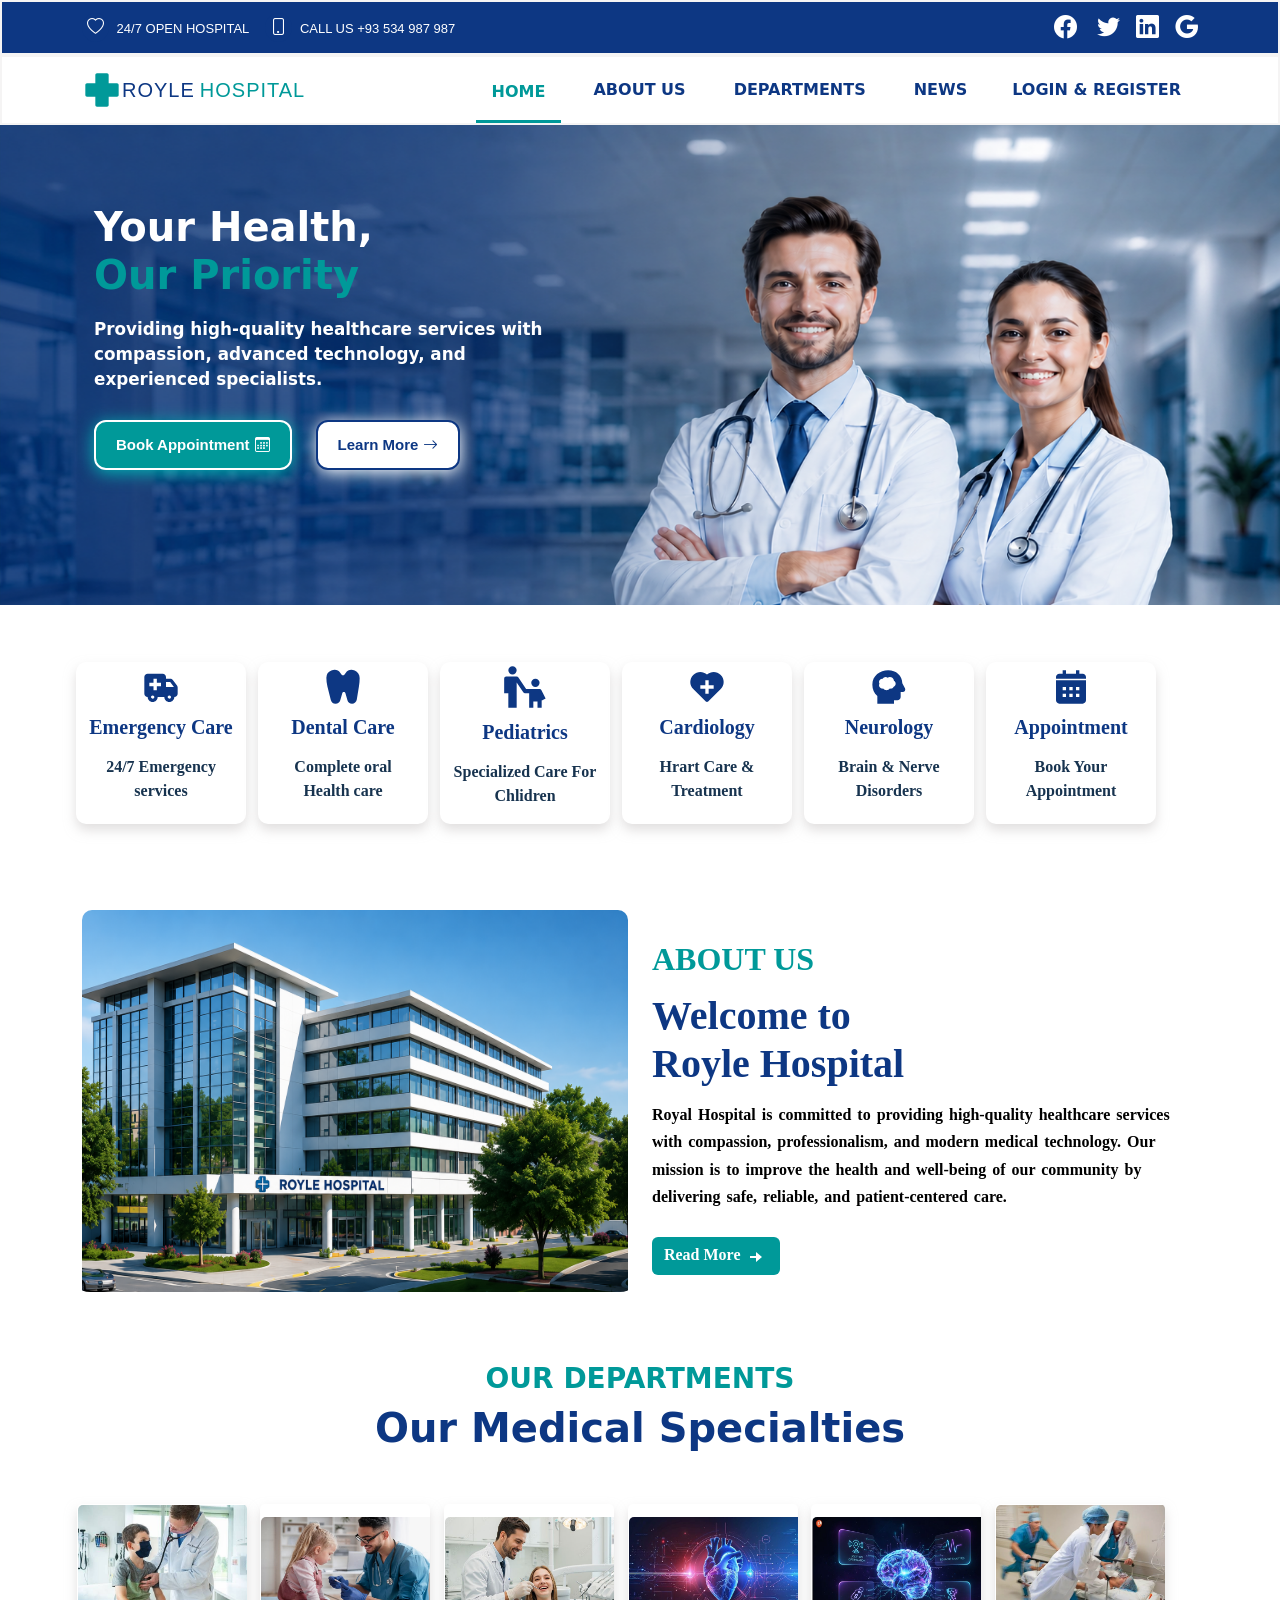
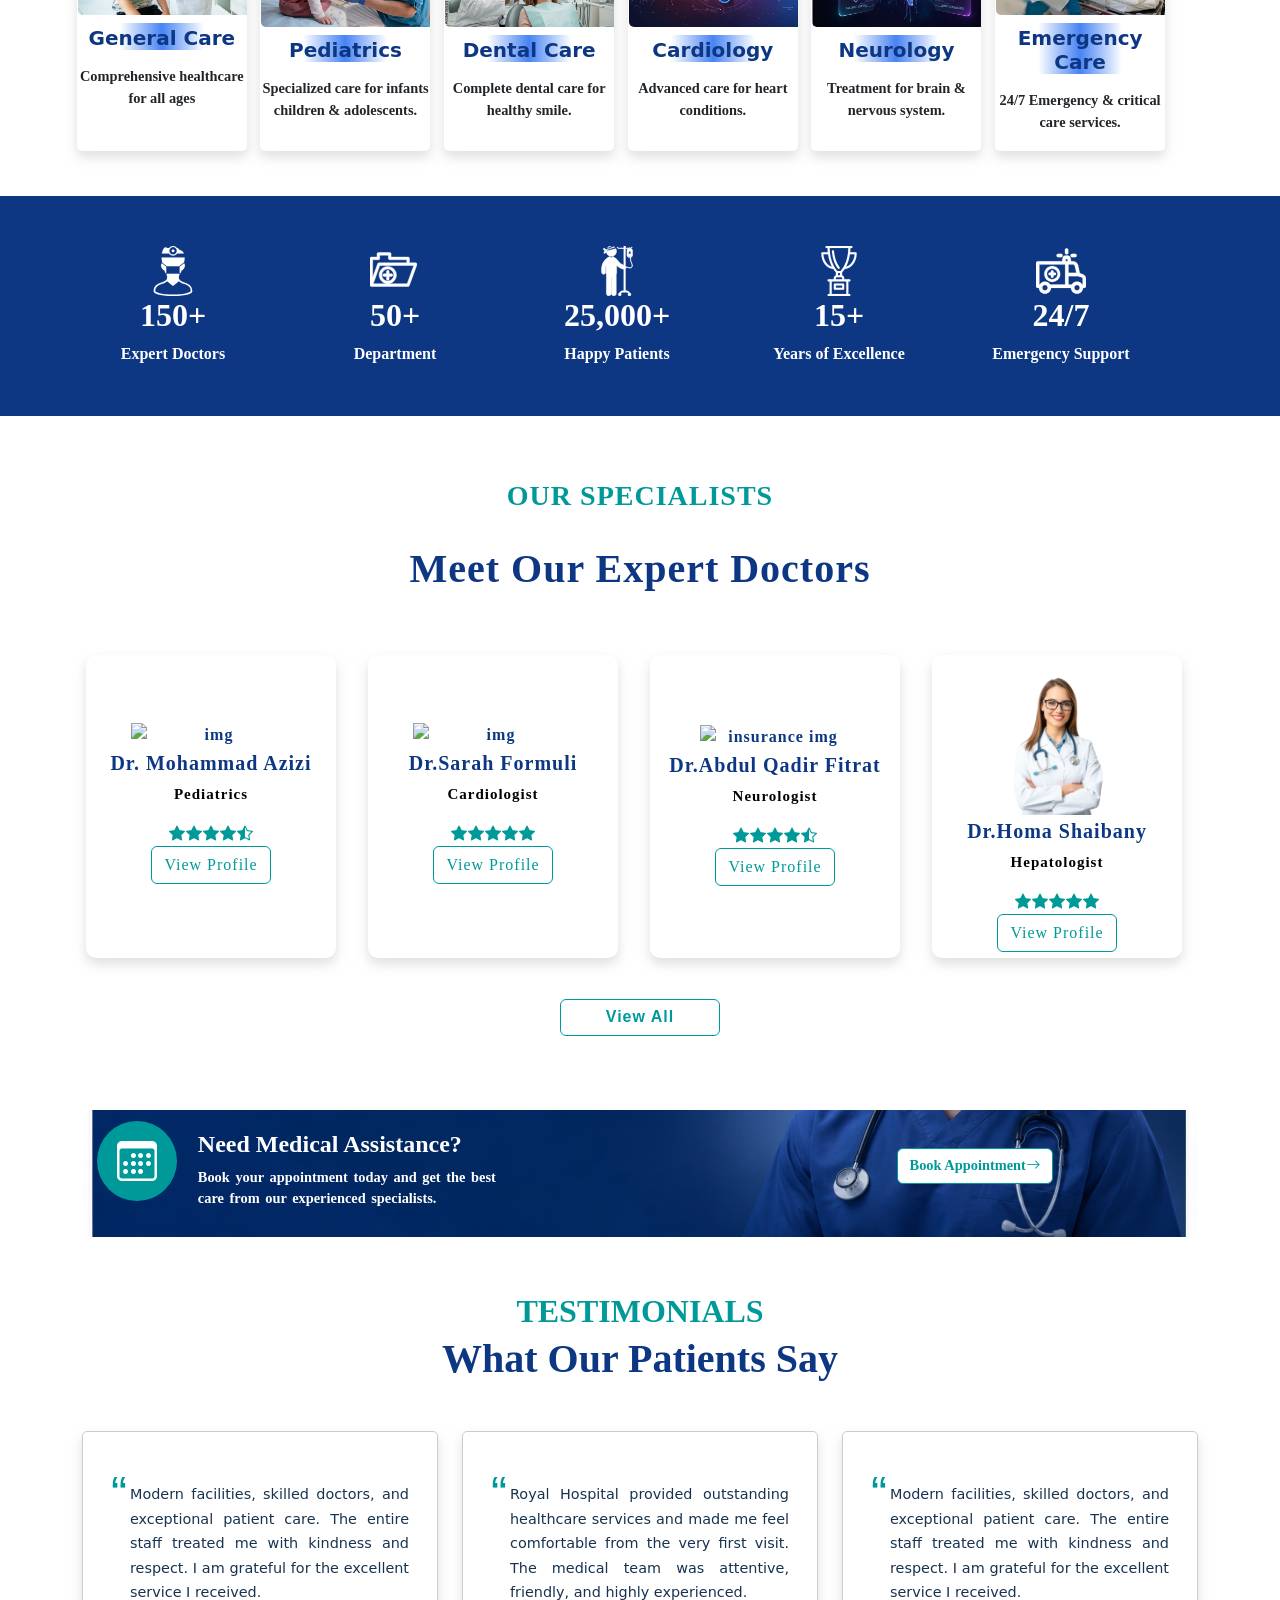
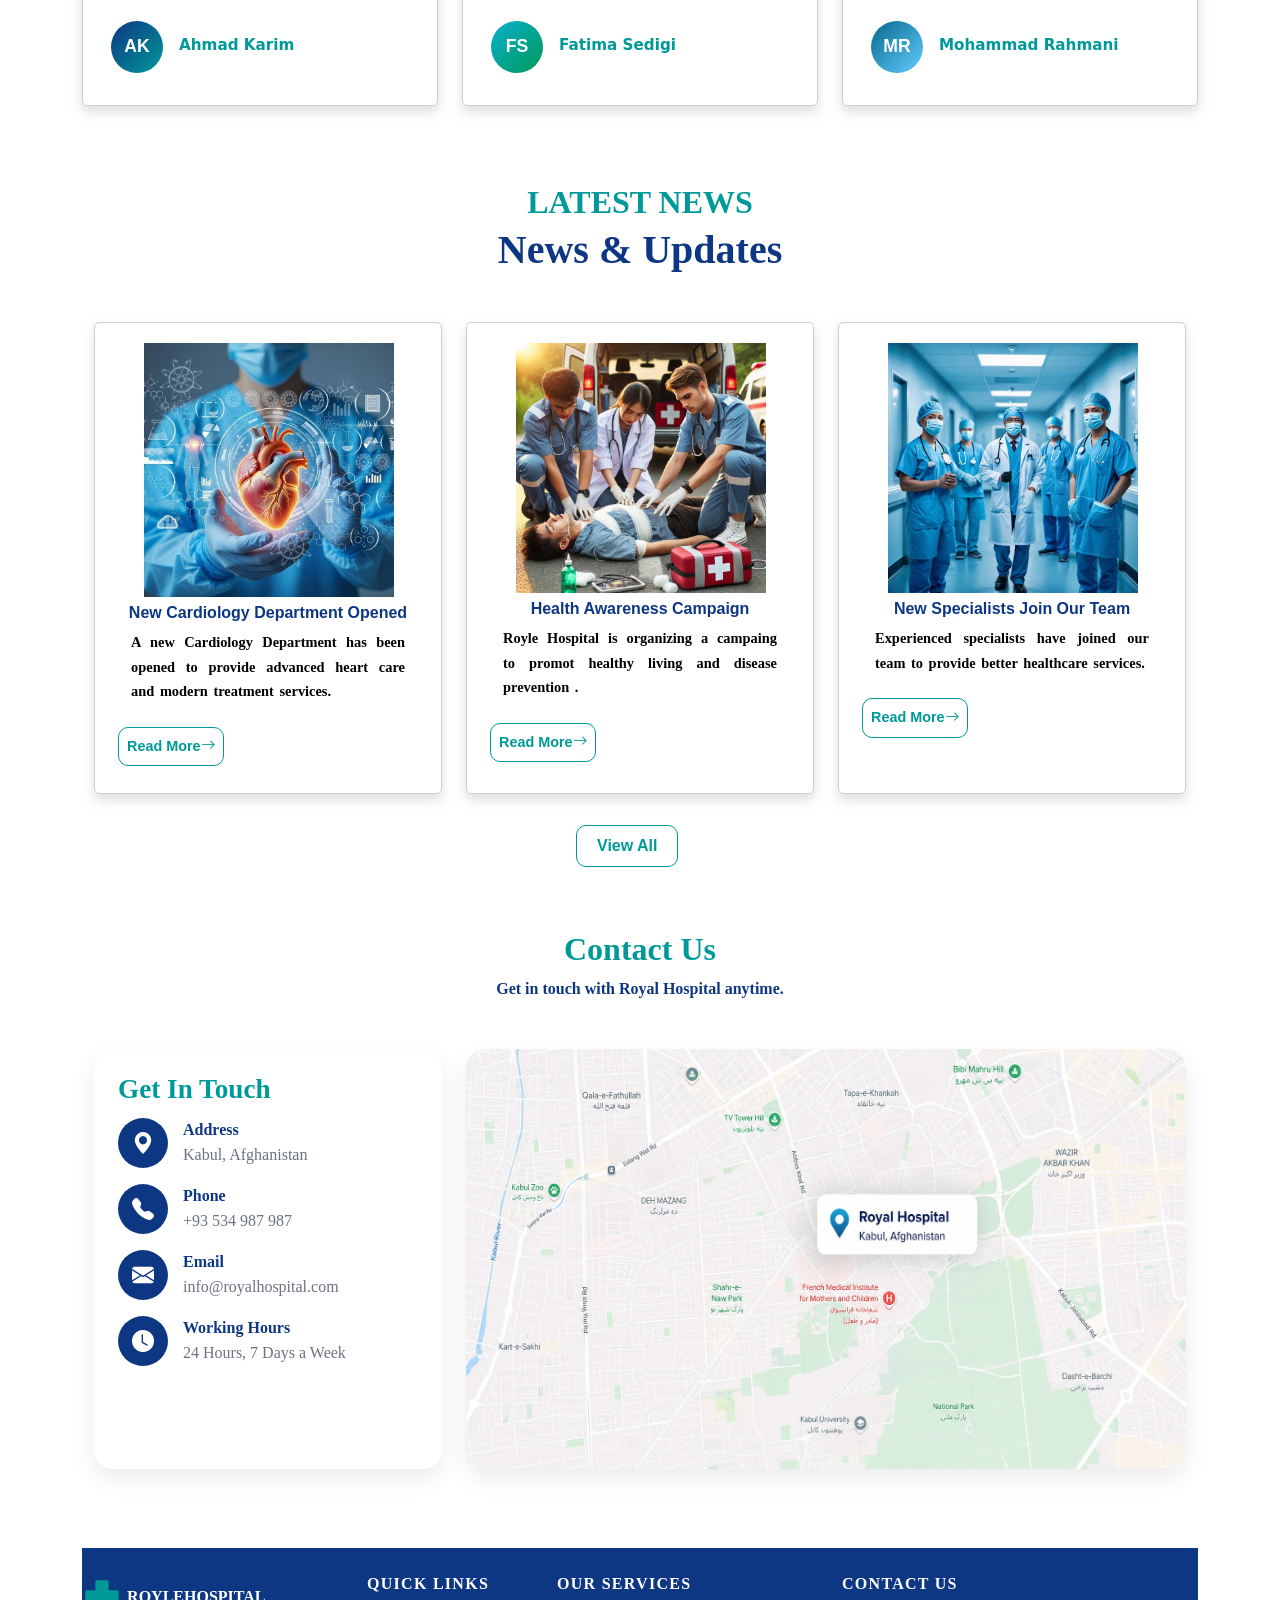
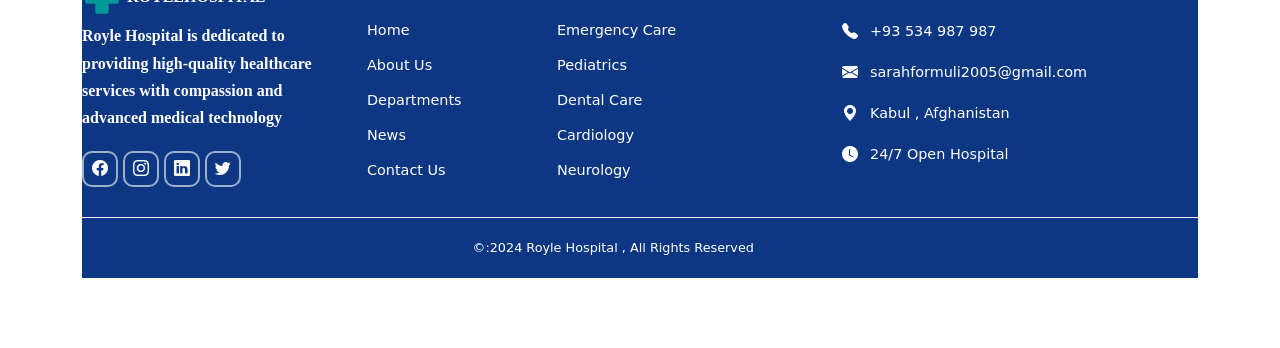
==== index.html @ 826415e0 "Refactor code structure for improved readability and maintainability" ====
<!doctype html>
<html lang="en">

<head>
  <meta charset="utf-8">
  <meta name="viewport" content="width=device-width, initial-scale=1">
  <title>Royle Hospital</title>
  <link href="css/style.css" rel="stylesheet">
  <link href="css/variables.css" rel="stylesheet"> <!--Bootstrap link-->
  <link href="https://cdn.jsdelivr.net/npm/bootstrap@5.3.8/dist/css/bootstrap.min.css" rel="stylesheet">
  <!--Botstrap icon-->
  <link href="https://cdn.jsdelivr.net/npm/bootstrap-icons@1.11.3/font/bootstrap-icons.css" rel="stylesheet">
  <!--Google font-->
  <link href="https://fonts.googleapis.com/css2?family=Sora:wght@100..800&display=swap" rel="stylesheet">
  <!---fon Awesome-->
  <link href="https://cdnjs.cloudflare.com/ajax/libs/font-awesome/6.5.2/css/all.min.css" rel="stylesheet">
</head>

<body>
  <div id="top-header">
    <div class="container">
      <div class="d-flex flex-wrap align-items-center justify-content-between gap-2"> <!--contact-->
        <div class="d-flex flex-wrap align-items-center gap-3" id="div-a"> <a href="#" id="bts"> <i
              class="bi bi-heart me-1 "></i> 24/7 Open Hospital </a> <a href="tell:+93 534 987 987" id="bts"> <i
              class="bi bi-phone me-1 "></i> CALL US +93 534 987 987 </a> </div> <!--social icon-->
        <div class="top-social d-flex gap-3 "> <a href="#" aria-label="facebook"><i class="bi bi-facebook me-1"></i></a>
          <a href="#" aria-label="twitter"><i class="bi bi-twitter"></i></a> <a href="#" aria-label="linkedin"><i
              class="bi bi-linkedin"></i></a> <a href="#" aria-label="Google"><i class="bi bi-google"></i></a>
        </div>
      </div>
    </div>
  </div> <!-- Start Navbar-->
  <nav class="navbar navbar-expand-lg sticky-top " id="mainnav">
    <div class="container" id="Logo"> <img id="logo-img" src="./img/cursor-cell.svg" Logo" width="40px" height="50px">
      <a href="#" class="navbar-brand">ROYLE<span>HOSPITAL</span></a> <!---Mobile Toggle--> <button
        class="navbar-toggler" type="button" data-bs-toggle="offcanvas" data-bs-target="#navoffcanvas"
        aria-controls="navoffcanvas" id="mobile-toggle"> <i class="bi bi-list icon"></i>
      </button>
      <!---Disktop nav-->
      <div class="collapse navbar-collapse justify-content-end" id="nav">
        <ul class="nav align-items-center gap-3 me-1" id="nav-ul">
          <li class="nav-item "> <a href="#" class="nav-link active nav-a .">HOME</a> </li>
          <li class="nav-item "> <a href="./About Us.html" class="nav-link nav-a">ABOUT US</a> </li>
          <li class="nav-item "> <a href="./Department.html" class="nav-link nav-a ">DEPARTMENTS</a> </li>
          <li class="nav-item"> <a href="#" class="nav-link nav-a ">NEWS</a> </li>
          <li class="nav-item"> <a href="#" class="btn ">LOGIN & REGISTER</a> </li>
        </ul>
      </div>
    </div>
  </nav> <!--mobil menu-->
  <div class="offcanvas offcanvas-end" tabindex="-1" id="navoffcanvas">
    <div class="offcanvas-header" id="navoffcanvas-header">
      <h4>Menu</h4> <button class="btn-close btn-close-white" type="button" data-bs-dismiss="offcanvas"></button>
    </div>
    <div class="offcanvas-body">
      <ul class="navbar-nav">
        <li class="nav-item "> <a href="./index.html" class="nav-link ">HOME</a> </li>
        <li class="nav-item "> <a href="./About Us.html" class="nav-link ">ABOUT US</a> </li>
        <li class="nav-item " id="nav-li"> <a href="./Department.html" class="nav-link ">DEPARTMENTS</a> </li>
        <li class="nav-item"> <a href="NEWS.html" class="nav-link ">NEWS</a> </li>
        <li class="nav-item"> <a href="login&register.html" class="nav-link ">LOGIN & REGISTER</a> </li>
      </ul>
    </div>
  </div> <!--section one-->
  <section id="first-section">
    <div class="container ">
      <div class="row">
        <div class=" col-6 text-align-center g-0 mx-4" id="item">
          <h1>Your Health,<br> <span class="accent">Our Priority</span> </h1>
          <p class="hero-desc">Providing high-quality healthcare services with<br> compassion, advanced technology,
            and<br> experienced specialists.</p>
          <div class="d-flex gap-4 d-flex flex-wrap "> <a href="#" class="btn btn-secandry" id="btn">Book Appointment<i
                class="bi bi-calendar3 fs-6.5"></i></a> <a href="#" class="btn btn-secandry">Learn More<i
                class="bi bi-arrow-right fs-6.5"></i></a>
          </div>
        </div>
      </div>
    </div>
  </section>
  <!--Quick services-->
  <div class="container">
    <div class="row  ">
      <div class="col-lg-2  d-flex flex-column gap-2 justify-content-center card-quick-services" >
        <img src="./icon/ambulance (2).svg" alt="insurance img" width="40" height="auto">
        <h5>Emergency Care</h5>
        <p>24/7 Emergency services</p>
      </div>
      <div class="col-lg-2  d-flex flex-column gap-2 justify-content-center card-quick-services"> <img
          src="./icon/tooth (7).svg" alt="insurance img" width="40" height="auto">
        <h5>Dental Care</h5>
        <p>Complete oral Health care</p>
      </div>
      <div class="col-lg-2  d-flex flex-column gap-2 justify-content-center card-quick-services"> <img
          src="./icon/parent-child (1).svg" alt="insurance img" width="50" height="auto">
        <h5>Pediatrics</h5>
        <p>Specialized Care For Chlidren</p>
      </div>
      <div class="col-lg-2  d-flex flex-column gap-2 justify-content-center card-quick-services"> <img
          src="./icon/heart-plus (2).svg" alt="insurance img" width="40" height="auto">
        <h5>Cardiology</h5>
        <p>Hrart Care & Treatment</p>
      </div>
      <div class="col-lg-2  d-flex flex-column gap-2 justify-content-center card-quick-services"> <img
          src="./icon/intellect (2).svg" alt="insurance img" width="40" height="auto">
        <h5>Neurology</h5>
        <p>Brain & Nerve Disorders</p>
      </div>
      <div class="col-lg-2  d-flex flex-column gap-2 justify-content-center card-quick-services"> <img
          src="./icon/calendar-alt (3).svg" alt="insurance img" width="40" height="auto">
        <h5>Appointment</h5>
        <p>Book Your Appointment</p>
      </div>
    </div>
  </div> <!--section two-->
  <div class="container">
    <div class="row my-5 d-flex flex-wrap">
      <div class="col-lg-6 div-left"> <img src="./img/hospital.png" alt="hospital img" width="500px" height="300px"
          style="border-radius: 10px; margin-top: 7%; "> </div>
      <div class="col-6 div-right ">
        <h4>ABOUT US</h4>
        <h1>Welcome to <br>Royle Hospital</h1>
        <p>Royal Hospital is committed to providing high-quality healthcare services with compassion, professionalism,
          and modern medical technology. Our mission is to improve the health and well-being of our community by
          delivering safe, reliable, and patient-centered care.</p> <a href="#" class="btn" id="btn-first-section">Read
          More <svg xmlns="http://www.w3.org/2000/svg" width="24" height="24" fill="#fff" viewBox="0 0 24 24">
            <!--Boxicons v3.0.8 https://boxicons.com | License https://docs.boxicons.com/free-->
            <path d="M6 13h6v4l6-5-6-5v4H6z"></path>
          </svg></a>
      </div>
    </div>
  </div> <!--section three-->
  <div class="container">
    <div class="row">
      <h3 id="h3">OUR DEPARTMENTS</h3>
      <h1 id="h1">Our Medical Specialties</h1>
      <div class="col-lg-2  d-flex flex-column gap-2 justify-content-cente card-section-three"> <a href="#">
          <img src="./img/1aa8652025c0b047781b2a6498cc94c9.jpg" alt="insurance img" width="160" height="90"> </a>
        <h5>General Care</h5>
        <p>Comprehensive healthcare for all ages</p>
      </div>
      <div class="col-lg-2  d-flex flex-column gap-2 justify-content-center card-section-three"> <a href="#">
          <img src="./img/pediatrics.jpg" alt="insurance img" width="160" height="90px"> </a>
        <h5>Pediatrics</h5>
        <p>Specialized care for infants children & adolescents.</p>
      </div>
      <div class="col-lg-2  d-flex flex-column gap-2 justify-content-center card-section-three"> <a href="#">
          <img src="./img/dental.jpg" alt="insurance img"> </a>
        <h5>Dental Care</h5>
        <p>Complete dental care for healthy smile.</p>
      </div>
      <div class="col-lg-2  d-flex flex-column gap-2 justify-content-center card-section-three"> <a href="#">
          <img src="./img/cardiology.jpg" alt="insurance img"> </a>
        <h5>Cardiology</h5>
        <p>Advanced care for heart conditions.</p>
      </div>
      <div class="col-lg-2  d-flex flex-column gap-2 justify-content-center card-section-three"> <a href="#" rel="neurology">
          <img src="./img/neurology.jpg" alt="insurance img"> </a>
        <h5>Neurology</h5>
        <p>Treatment for brain & nervous system.</p>
      </div>
      <div class="col-lg-2  d-flex flex-column gap-2 justify-content-center card-section-three"> <a href="#">
          <img src="./img/emergency.jpg" alt="insurance img"> </a>
        <h5>Emergency Care</h5>
        <p>24/7 Emergency & critical care services.</p>
      </div>
    </div>
  </div>
   <!--statistics section-->
  <section id="statistics">
    <div class="container">
      <div class="row g-4 d-flex flex-wrap">
        <div class="col-lg-2 col-md-3 col-sm-4 col-4 stat mx-3">
          <div class="stats-icon"> 
            <img src="./icon/doctor-svgrepo-com.svg" alt="icon" width="50px">
            <h4 >150+</h4>
            <span>Expert Doctors</span>
          </div>
        </div>
        <div class="col-lg-2 col-md-3 col-sm-4 col-4 stat mx-3">
          <div class="stats-icon"> <img src="./icon/clinic-history-folder-with-plus-sign-svgrepo-com.svg" alt="icon"
              width="50px" style="padding-right: 3px; padding-bottom: 3px;">
            <h4>50+</h4> 
            <span >Department</span>
          </div>
        </div>
        <div class="col-lg-2 col-md-3 col-sm-4 col-4 stat mx-3">
          <div class="stats-icon"> 
            <img src="./icon/patient-with-injured-bandaged-head-standing-with-saline-via-intravenous-line-svgrepo-com.svg"
              alt="icon" width="50px">
            <h4>25,000+</h4>
            <span>Happy Patients</span>
          </div>
        </div>
        <div class="col-lg-2 col-md-3 col-sm-4 col-4 stat mx-3">
          <div class="stats-icon"> <img src="./icon/trophy-award-svgrepo-com.svg" alt="icon" width="50px">
            <h4>15+</h4>
             <span>Years of Excellence</span>
          </div>
        </div>
        <div class="col-lg-2 col-md-3 col-sm-4 col-4 stat mx-3">
          <div class="stats-icon">
             <img src="./icon/ambulance-svgrepo-com (1).svg" alt="icon" width="50px" height="auto">
            <h4>24/7</h4> 
            <span>Emergency Support</span>
          </div>
        </div>
      </div>
    </div>
  </section> 
  <!--section four-->
  <section id="doctors">
    <div class="container">
      <div class="row g-4">
        <h3 id="title">OUR SPECIALISTS</h3>
        <h1 id="header">Meet Our Expert Doctors</h1>
        <div class="col-md-4  d-flex flex-column  justify-content-center mx-3 div-doctor"> <img src="./img/pngman.png"
            alt="img" width="160" height="auto">
          <h5>Dr. Mohammad Azizi</h5>
          <p>Pediatrics</p>
          <div id="star"> <i class="bi bi-star-fill"></i> <i class="bi bi-star-fill"></i> <i
              class="bi bi-star-fill"></i> <i class="bi bi-star-fill"></i> <i class="bi bi-star-half"></i> </div> <a
            href="#">
            <div class="btn">View Profile</div>
          </a>
        </div>
        <div class="col-md-4  d-flex flex-column gap-0 justify-content-center mx-3 div-doctor"> <img
            src="./img/pngdoctor.png" alt=" img" width="160" height="auto">
          <h5>Dr.Sarah Formuli</h5>
          <p>Cardiologist</p>
          <div id="star"> <i class="bi bi-star-fill"></i> <i class="bi bi-star-fill"></i> <i
              class="bi bi-star-fill"></i> <i class="bi bi-star-fill"></i> <i class="bi bi-star-fill"></i> </div> <a
            href="#">
            <div class="btn">View Profile</div>
          </a>
        </div>
        <div class=" col-md-4  d-flex flex-column justify-content-center align-item-center mx-3 div-doctor">
          <img src="./img/man.png" alt="insurance img" width="150" height="auto" id="img-doctor">
          <h5>Dr.Abdul Qadir Fitrat</h5>
          <p>Neurologist</p>
          <div id="star"> <i class="bi bi-star-fill"></i> <i class="bi bi-star-fill"></i> <i
              class="bi bi-star-fill"></i> <i class="bi bi-star-fill"></i> <i class="bi bi-star-half"></i> </div> <a
            href="#">
            <div class="btn">View Profile</div>
          </a>
        </div>
        <div class=" col-md-4  d-flex flex-column gap-0 justify-content-center mx-3 div-doctor"> <img
            src="./img/pngdoctor1.png" alt="insurance img" width="160" height="auto">
          <h5>Dr.Homa Shaibany</h5>
          <p>Hepatologist</p>
          <div id="star"> <i class="bi bi-star-fill"></i> <i class="bi bi-star-fill"></i> <i
              class="bi bi-star-fill"></i> <i class="bi bi-star-fill"></i> <i class="bi bi-star-fill"></i> </div> <a
            href="#">
            <div class="btn">View Profile</div>
          </a>
        </div> <a href="#" id="btn">
          <div class="btn">View All</div>
        </a>
      </div>
    </div>
  </section> 
  <!--section five-->
  <div class="container">
    <div class="row ">
      <div class="col-lg-12 col-md-12  col-12 g-4 ">
        <div class=" d-flex flex-wrap flex-row  appointment">
          <div id="icon"> <i class="bi bi-calendar3 fs-6.5" style="font-size: 40px;"> </i></div>
          <div class="text-section-four">
            <h2 id="appoint-title">Need Medical Assistance?</h2>
            <p  class="d-none d-md-block"id="p-aapoint">Book your appointment today and get the best<br> care from our experienced specialists.
            </p>
          </div> <a href="#" id="btn-appoint"> 
            <div class="btn g-1">Book Appointment<i class=" bi bi-arrow-right fs-6.5"></i></div>
          </a>
        </div>
      </div>
    </div>
  </div> 
  <!--section six-->
  <section id="testimonials">
    <div class="container">
      <div class="text-center mb-5">
        <div class="section-tag">TESTIMONIALS</div>
        <h1>What Our Patients Say</h1>
      </div>
      <div class="row g-4">
        <div class="col-md-4">
          <div class="testimonials-card">
            <p class="t-review">Modern facilities, skilled doctors, and exceptional patient care. The entire staff
              treated me with kindness and respect. I am grateful for the excellent service I received.</p>
            <div class="d-flex align-items-center gap-3">
              <div class="t-avatar" style="background: linear-gradient(135deg,#0d3783,#009999);"> AK </div>
              <div>
                <div class="t-nam">Ahmad Karim</div>
              </div>
            </div>
          </div>
        </div>
        <div class="col-md-4">
          <div class="testimonials-card">
            <p class="t-review">Royal Hospital provided outstanding healthcare services and made me feel comfortable
              from the very first visit. The medical team was attentive, friendly, and highly experienced.</p>
            <div class="d-flex align-items-center gap-3">
              <div class="t-avatar" style="background: linear-gradient(135deg,#07b0ce,#009959);"> FS </div>
              <div>
                <div class="t-nam">Fatima Sedigi</div>
              </div>
            </div>
          </div>
        </div>
        <div class="col-md-4">
          <div class="testimonials-card">
            <p class="t-review">Modern facilities, skilled doctors, and exceptional patient care. The entire staff
              treated me with kindness and respect. I am grateful for the excellent service I received.</p>
            <div class="d-flex align-items-center gap-3">
              <div class="t-avatar" style="background: linear-gradient(135deg,#07688E,#63CCFF);"> MR </div>
              <div>
                <div class="t-nam"> Mohammad Rahmani</div>
              </div>
            </div>
          </div>
        </div>
      </div> 
      <!--section seven-->
      <section id="latest-news">
        <div class="container">
          <div class="text-center mb-5">
            <div class="section-tag">LATEST NEWS</div>
            <h1>News & Updates</h1>
          </div>
          <div class="row g-4">
            <div class="col-md-4 d-flex">
              <div class="latest-card "> <img src="./img/heart-department.jpg" alt="" width="250px" height="auto"
                  style="margin-left: 12%;">
                <div class="div-left-news ">
                  <h3>New Cardiology Department Opened</h3>
                  <p class="t-letal">A new Cardiology Department has been opened to provide advanced heart care and
                    modern treatment services.</p>
                  <div class="btn"> <a href="#">Read More<i class="bi bi-arrow-right fs-7"></i></a> </div>
                </div>
              </div>
            </div>
            <div class="col-md-4 d-flex">
              <div class="latest-card ">
                <div class="div-right-news"> <img src="./img/99 (1).jpg" alt="" width="250px" height="auto"
                    style="margin-left: 12%;"> </div>
                <div class="div-left-news ">
                  <h3>Health Awareness Campaign</h3>
                  <p class="t-letal">Royle Hospital is organizing a campaing to promot healthy living and disease
                    prevention .</p>
                  <div class="btn"> <a href="#">Read More<i class="bi bi-arrow-right fs-7"></i></a> </div>
                </div>
              </div>
            </div>
            <div class="col-md-4 d-flex">
              <div class="latest-card">
                <div class="div-right-news"> <img src="./img/our.jpg" alt="" width="250px" height="auto"
                    style="margin-left: 12%;"> </div>
                <div class="div-left-news">
                  <h3>New Specialists Join Our Team</h3>
                  <p class="t-letal">Experienced specialists have joined our team to provide better healthcare services.
                  </p>
                  <div class="btn"> <a href="#">Read More<i class="bi bi-arrow-right fs-7"></i></a> </div>
                </div>
              </div>
            </div>
            <div class="btn col-2" id="button"> <a href="#">View All</a> </div>
          </div>
        </div>
      </section>
       <!--section location-->
      <section id="contact" class="py-5">
        <div class="container">
          <div class="text-center mb-5">
            <h2>Contact Us</h2>
            <p>Get in touch with Royal Hospital anytime.</p>
          </div>
          <div class="row g-4"> <!-- Contact Information -->
            <div class="col-lg-4">
              <div class="contact-card p-4 h-100">
                <h4>Get In Touch</h4>
                <div class="contact-item mb-3"> <i class="bi bi-geo-alt-fill"></i>
                  <div>
                    <h6>Address</h6>
                    <p>Kabul, Afghanistan</p>
                  </div>
                </div>
                <div class="contact-item mb-3"> <i class="bi bi-telephone-fill"></i>
                  <div>
                    <h6>Phone</h6>
                    <p>+93 534 987 987</p>
                  </div>
                </div>
                <div class="contact-item mb-3"> <i class="bi bi-envelope-fill"></i>
                  <div>
                    <h6>Email</h6>
                    <p>info@royalhospital.com</p>
                  </div>
                </div>
                <div class="contact-item"> <i class="bi bi-clock-fill"></i>
                  <div>
                    <h6>Working Hours</h6>
                    <p>24 Hours, 7 Days a Week</p>
                  </div>
                </div>
              </div>
            </div> <!-- Google Map -->
            <div class="col-lg-8">
              <div class="map-card h-100"> <img src="./img/location.png" alt="location img" width="100%" height="100%"
                  style="border:0;"> </div>
            </div>
          </div>
        </div>
      </section>
      <!---FOOTER-->
      <footer id="footer">
        <div class="row g-4">
          <!--col1-->
          <div class="col-lg-3 col-md-6">
            <div class="footer-logo">
              <img id="logo-img" src="./img/cursor-cell.svg" Logo" width="40px" height="50px">
              <a href="#" class="navbar-brand"
                style="color: var( --color-two); font-size: 1rem;font-weight: 800;font-family: Cambria, Cochin, Georgia, Times, 'Times New Roman', serif;">ROYLE<span>HOSPITAL</span></a>
            </div>
            <p class="footer-p"> Royle Hospital is dedicated to providing high-quality healthcare services with
              compassion and advanced medical technology </p>
            <div class="footer-social"> <a href="#" aria-label="Facebook"><i class="bi bi-facebook"></i></a> <a href="#"
                aria-label="Instagram"><i class="bi bi-instagram"></i></a> <a href="#" aria-label="Linkedin"><i
                  class="bi bi-linkedin"></i></a> <a href="#" aria-label="Twitter"><i class="bi bi-twitter"></i></a>
            </div>
          </div>
          <!--col2 Quick Links-->
          <div class="col-lg-2 col-md-6 col-sm-6">
            <div class="footer-heading">Quick Links</div>
            <ul class="footer-link">
              <li><a href="#">Home</a></li>
              <li><a href="#">About Us</a></li>
              <li><a href="#">Departments</a></li>
              <li><a href="#">News</a></li>
              <li><a href="#">Contact Us</a></li>
            </ul>
          </div>
          <!--col3-->
          <div class="col-lg-3 col-md-6 col-sm-6">
            <div class="footer-heading">Our Services</div>
            <ul class="footer-link">
              <li><a href="#">Emergency Care</a></li>
              <li><a href="#">Pediatrics</a></li>
              <li><a href="#">Dental Care</a></li>
              <li><a href="#">Cardiology</a></li>
              <li><a href="#">Neurology</a></li>
            </ul>
          </div>
          <!--col4-->
          <div class="col-lg-4 col-md-6">
            <div class="footer-heading">Contact Us</div>
            <div class="footer-item"> <i class="bi bi-telephone-fill"></i> <span>+93 534 987 987</span> </div>
            <div class="footer-item"> <i class="bi bi-envelope-fill"></i> <span>sarahformuli2005@gmail.com</span>
            </div>
            <div class="footer-item"> <i class="bi bi-geo-alt-fill"></i> <span>Kabul , Afghanistan</span> </div>
            <div class="footer-item"> <i class="bi bi-clock-fill"></i> <span>24/7 Open Hospital</span> </div>
          </div>

          <!--bottom footer-->
          <div class="footer-bottom d-flex flex-wrap align-items-center justify-content-between gap-2">
            <p>&copy:2024 <a href="#"> Royle Hospital</a> , All Rights Reserved</p>
          </div>
        </div>

      </footer>
</body>
<script src="https://cdn.jsdelivr.net/npm/bootstrap@5.3.8/dist/js/bootstrap.bundle.min.js"></script>

</html>
---- css/style.css ----
*,
*::after,
*::before {
  box-sizing: border-box;
  margin: 0;
  padding: 0;
}

body {
  font-family: "sora" sans-serif;
  background: #fff;
  color: #000;
  font-size: 17px;
  line-height: 1.5;
  margin: 0;

}

h1,
h2,
h3,
h4,
h5,
h6 {
  font-family: "sora" sans-serif;
  font-weight: 600;
}
a {
  text-decoration: none;
  color: inherit;
}

#top-header {
  font-family: "Gill Sans", "Gill Sans MT", Calibri, "Trebuchet MS", sans-serif;
  font-size: 13px;
  padding-top: 8px;
  padding-bottom: 8px;
  background: var(--primary);
  border: 2px solid var(--color-five);
  align-items: center;
  text-transform: uppercase;
}

#top-header,
#div-a,
#bts {
  text-decoration: none;
  color: var(--color-two);
}
#top-header #bts:hover {
  transform: translatey(-5px);
}
#top-header #bts i {
  background: var(--primary);
  padding: 5px;
  border-radius: 50%;
  color: var(--color-two);
  font-size: 17px;
}
#top-header #bts i:hover {
  background: var(--primary-one);
}
.top-social {
  font-size: 23px;
}
.top-social i {
  color: var(--color-two);
}
.top-social i:hover {
  color: var(--primary-one);
}
.top-social a:hover {
  transform: translatey(-5px);
}
#mobile-toggle i {
  font-size: 2rem;
  color: var(--primary);
}
#mobile-toggle i:hover {
  color: var(--color);
}
#mainnav {
  border-bottom: 2px solid var(-- --color-five) !important;
  background: var(--color-two);
  border: 2px solid var(--color-five);
  margin: 0px;
  background-size: cover;
}
#mainnav #Logo .navbar-brand {
  font-family: "Franklin Gothic Medium", "Arial Narrow", Arial, sans-serif;
  font-size: 20px;
  letter-spacing: 1px;
  color: var(--primary);
  word-spacing: 5px;
}
#mainnav #Logo .navbar-brand span {
  padding-left: 5px;
  color: var(--primary-one);
}

#mainnav #nav #nav-ul .nav-item .nav-a {
  color: var(--primary) !important;
  text-align: center;
  font-weight: 700;
  border-radius: 5px;
}
#mainnav #nav #nav-ul .nav-item .nav-a:hover {
  transition: 4s;
  color: var(--primary-one) !important;
  transform: translateY(-3px);
  border-radius: 10px;
}


#mainnav #nav #nav-ul .nav-item  .active{
color: var(--primary-one) !important;
  padding-bottom: 4px;
  position: relative;


}
#mainnav #nav #nav-ul .nav-item  .active::after {
  content: "";
  position: absolute;
  left: 0;
  bottom: -15px;
  width: 100%;
  height: 3px;
  background: var(--primary-one);
}
#mainnav #nav #nav-ul .nav-item .btn {
  color: var(--primary);
  text-align: center;
  font-weight: 700;
}
#mainnav #nav #nav-ul .nav-item .btn:hover {
  transition: 4s;
  color: var(--primary-one);
  color: var(--primary) !important;
  border: 1px solid var(--primary-one);
}

.btn-close {
  font-size: 20px;
}
#navoffcanvas #navoffcanvas-header {
  background: var(--primary);
  color: var(--primary-one);
}
.offcanvas-body li {
  font-weight: 700;
  font-family: "Segoe UI", Tahoma, Geneva, Verdana, sans-serif;
  border-bottom: 2px solid var(--primary) !important;
}
section {
  padding: 50px 0;
}
/*section one*/
#first-section {
  background: url(../img/background-img.png);
  background-size: cover;
  background-repeat: no-repeat;
  height: 480px;
  max-height: 550px;
  display: flex;
}
.container.row #item {
  text-align: center;
  font-family: Cambria, Cochin, Georgia, Times, "Times New Roman", serif;
  width: 500px;
  height: auto;
  font-size: 2rem;
  font-weight: 800;
  line-height: 1, 15;
  letter-spacing: 1rem;
  gap: 1px;
  
  
  
}
.container .row #item h1 {
  color: var(--color-two);
  font-weight: 800;
  margin-top: 5%!important;
}
.container .row #item h1 .accent {
  color: var(--primary-one);
  font-weight: 800;
}
.container .row #item .hero-desc {
  text-align: justify;
  padding-top: 10px;
  font-weight: 600;
  color: var(--color-two);
  font-style: inherit;
  margin-top: 0.5%;
  font-size: 1.05rem;
  margin-bottom: 10px;

  line-height: 1.5;
}

.container .row #item #btn {
   background: var(--primary-one);
  margin-top: 3%;
  font-family: "Segoe UI", Tahoma, Geneva, Verdana, sans-serif;
  font-weight: 700;
  font-size: 15px;
  padding: 12px 20px;
  border-radius: 12px;
  border: 2px solid var(--color-two);
  color: var(--color-two);
  text-align: center;
  justify-content: center;
  transition: all var(--transition);
  display: inline-flex;
  gap: 5px;
  align-items: center;
  box-shadow: 0 3px 17px var(   --box-sh);
}

.container .row #item #btn:hover {
  background: var(--color-two) !important;
  color: var(--primary-one) !important;
  transform: translateY(-2px) !important;
  box-shadow: 0 3px 17px var(--button-text) !important ;
  border: 2px solid var(--primary-one) !important;
}

.container .row #item .btn-secandry{
  background: var(--color-two);
  margin-top: 3%;
  font-family: "Segoe UI", Tahoma, Geneva, Verdana, sans-serif;
  font-weight: 700;
  font-size: 15px;
  padding: 12px 20px;
  border-radius: 12px;
  border: 2px solid var(--primary);
  color: var(--primary);
  text-align: center;
  justify-content: center;
  transition: all var(--transition);
  display: inline-flex;
  gap: 5px;
  align-items: center;
  box-shadow: 0 3px 17px var(--button-text);
}

.container .row #item .btn-secandry:hover {
  background: var(--primary);
  color: var(--color-two);
  transform: translateY(-2px)!important;
  box-shadow: 0 3px 17px var(--primary);
  border: 2px solid var(--color-two);
}
/*Quick services*/
.container .row .card-quick-services {
  background: var(--color-two);
  width: 100%;
  max-width: 170px;
  height: auto;
  align-items: center;
  text-align: center;
  box-shadow: var(--card-shadow);
  border-radius: 10px;
  justify-content: center;
  margin-top: 5%;
}
.container .row .card-quick-services{
  margin-left: 6px;
  margin-right: 6px;
}
.container .row .card-quick-services h5{
  font-family: Cambria, Cochin, Georgia, Times, "Times New Roman", serif;
  font-weight: 800;
  color: var(--primary) !important;
}
.container .row .card-quick-services p{
  font-family: Cambria, Cochin, Georgia, Times, "Times New Roman", serif;
  font-weight: 800;
  color: var(--color-ten);
}
/*section two*/.container .row .div-left{
    overflow:hidden;
    border-radius:20px;
    min-height:420px;
}

.div-left img{
    width:100%;
    height:100%;
}

.container .row .div-right {
  margin-top: 6%;
  background: var(--color-two);
  min-width: 400px;
}

.container .row .div-right h4 {
  color: var(--primary-one);
  font-family: Cambria, Cochin, Georgia, Times, "Times New Roman", serif;
  font-weight: 800;
  font-style: inherit;
  padding-bottom: 1%;
  font-size: 2rem;
}
.container .row .div-right h1 {
  color: var(--primary);
  font-family: Cambria, Cochin, Georgia, Times, "Times New Roman", serif;
  font-weight: 800;
  font-style: inherit;
  padding-bottom: 1%;
  font-size: 2.5rem;
}
.container .row .div-right p{
  color: var(--color-three);
  line-height: 1.7;
  font-family: Cambria, Cochin, Georgia, Times, 'Times New Roman', serif;
  font-size: 1rem;
  font-weight: 700;
  word-spacing: 2px;
}
.container .row .div-right .btn {
  color: var(--color-two);
  font-family: Cambria, Cochin, Georgia, Times, "Times New Roman", serif;
  font-weight: 800;
  font-style: inherit;
  background: var(--primary-one);
  padding: 1% 2%;
  margin-top: 2%;
}
.container .row .div-right .btn:hover {
  background: var(--primary);
  transform: translateY(-5px);
}
/*section three*/
.container .row #h3 {
  color: var(--primary-one);
  text-align: center;
  font-weight: 700;
  margin-top: 2%;
}
.container .row #h1 {
  color: var(--primary);
  text-align: center;
  font-weight: 700;
  margin-bottom: 4%;
}




.container .row .card-section-three{
  width: 170px;
  margin: 0.6%;
  text-align: center;
  border-radius: 5px;
  box-shadow: var(--card-shadow);
  padding: 1px;
  overflow: hidden;

  
}
.container .row .card-section-three img {
  width: 185px;
  height: 110px;
  border-radius: 5px;
}
.container .row .card-section-three a:focus {
  border: none !important;
  outline: none;
}
.container .row .card-section-three h5 {
  color: var(--primary) !important;
  background: linear-gradient(
    to right,
    #fff,
    #fff,
    #1864f0cb,
    #fff,
    #fff
  ) !important;
  padding-top: 3px;
  text-align: center;
  font-weight: 800;
  text-decoration: none;
}
.container .row .card-section-three p{
  font-family: Cambria, Cochin, Georgia, Times, "Times New Roman", serif;
  font-size: 0.9rem;
  font-weight: 700;
  text-decoration: none;
}
.container .row .card-section-three:hover {
  transform: translateY(-7px);
}



/*statistics section*/
#statistics {
  margin-top: 3%;
  background: var(--primary);
  display: flex;
  flex-wrap: wrap;
  text-align: justify;
  font-family: Cambria, Cochin, Georgia, Times, "Times New Roman", serif;
  font-size: 20px;
  font-weight: 700;
  justify-content: center;
  width: 100%;
}

.container .row .stats-icon {
  display: flex;
  flex-direction:column;
  letter-spacing: 0px;
  flex-wrap: wrap;
  color: var(--color-two);
  position: relative;
  width: 150px;
  text-align:center;
  align-items: center;
  height: auto;
 
  
}
.container .row .stats-icon h4{
  color: var(--color-two);
  font-size: 2rem;
  font-weight: 900;
}
.container .row .stats-icon span{
  color: var(--color-two);
  font-size: 1rem;
  font-weight: 800;
}

/*section four*/
#doctors {
  margin-top: 1%;
  font-family: Cambria, Cochin, Georgia, Times, "Times New Roman", serif;
  font-weight: 900;
  text-align: center;
  letter-spacing: 1px;
}
.container .row #title {
  color: var(--primary-one);
  font-weight: 800;
  font-family: Cambria, Cochin, Georgia, Times, "Times New Roman", serif;
}
.container .row #header {
  color: var(--primary);
  font-weight: 800 !important;
  font-family: Cambria, Cochin, Georgia, Times, "Times New Roman", serif;
  font-style: inherit;
  margin-bottom: 4%!important;
}
.container .row .div-doctor {
  width: 250px;
  height: auto;
  box-shadow: var(--card-shadow);
  margin: 1.5%;
  border-radius: 10px;
  align-items: center;
  color: var(--primary);
}
  
.container .row .div-doctor:hover {
  box-shadow: var(--card-shadow);
  border-radius: 10px;
  align-items: center;
  color: var(--primary) !important;
  background: var(--button-two);
  transform: translateY(-7px);
}
.container .row .div-doctor #img-doctor {
  padding-top: 2%;
}
.container .row .div-doctor h5 {
  color: var(--primary);
  font-weight: 900;
  font-family: Cambria, Cochin, Georgia, Times, "Times New Roman", serif;
  padding-top: 4px;
}
.container .row .div-doctor p {
  color: var(--color-three);
  font-weight: 800 !important;
  font-size: 15px;
}
.container .row .div-doctor #star {
  color: var(--primary-one);
  padding: 0px;
  align-items: center;
  display: flex;
  flex-direction: row;
}
.container .row .div-doctor .btn {
  border: 1px solid var(--primary-one);
  color: var(--primary-one);
  margin-bottom: 5%;
  
}
.container .row .div-doctor .btn :hover{
   background: var(--primary-one)!important;
  color: var(--color-two)!important;
  border: var(--color-two)!important;
}
.container .row .div-doctor a .btn:focus {
  border: none;
  outline: none !important;
}
.container .row #btn .btn {
  color: var(--primary-one);
  border: 1px solid var(--primary-one);
  padding: 0.5% 4%;
  text-decoration: none;
  font-size: 1rem;
  font-weight: 800;
  font-family: Arial, Helvetica, sans-serif;
}
.container .row #btn .btn:hover {
  background: var(--primary-one);
  color: var(--color-two);
  border: var(--color-two);
}
.container .row #btn .btn :focus {
  color: var(--color-two);
  border: none;
  outline: none !important;
  background: var(--primary);
}

/*section five*/
.container .row .appointment {
  background-image: url(../img/bac.png);
  background-size: cover;
  background-position: center;
  padding: 1%;
  display: flex;
  flex-wrap: wrap;
  flex-direction: row;
  gap: 10px;
  text-align: justify;
  font-family: Cambria, Cochin, Georgia, Times, "Times New Roman", serif;
  font-size: 20px;
  font-weight: 800;
  position: relative;
  width: 100%;
  border-radius: 10px;
  
  
}
.container .row .appointment #icon i{
  justify-content: center;
  align-items: center;
  text-align: center;
   padding:50% 100%;
    background:var(--primary-one);
    color: var(--color-two)!important;
    border-radius:50%;
    display:flex;
    justify-content:center;
    align-items:center;
    font-size:22px;
    margin-left: 10%;
    z-index: 4;
}


.container .row .appointment .text-section-four{
  font-family: Cambria, Cochin, Georgia, Times, "Times New Roman", serif;
  font-weight: 800;
  color: var(--color-two);
  margin-left: 5%;

}
.container .row .appointment .text-section-four #appoint-title {
  color: var(--color-two) !important;
  font-family: Cambria, Cochin, Georgia, Times, "Times New Roman", serif;
  font-weight: 800;
  font-size: 1.5rem;
  text-align: justify;
  margin-top: 3%;
  
}
.container .row .appointment .text-section-four #p-aapoint {
  color: var(--color-two);
  font-family: Cambria, Cochin, Georgia, Times, "Times New Roman", serif;
  font-weight: 600;
  font-size: 0.9rem;
  text-align: justify;
  word-spacing: 2px;
}
.container .row .appointment #btn-appoint .btn {
  color: var(--primary-one) !important;
  border: 1px solid var(--primary-one);
  background: var(--color-two);
  gap: 5px;
  text-align: center;
  position: absolute;
  right: 13%;
  top: 30%;
  justify-content: center;
  align-items: center;
  font-weight: 800;
  font-size: 0.9rem;
}
.container .row .appointment #btn-appoint .btn:hover {
  border: none !important;
  background: var(--primary-one) !important;
  color: var(--color-two) !important;
  transform: scale(-5px) !important;
}
.container .row .appointment #btn-appoint:focus {
  border: none;
  outline: none !important;
}

/*section six*/

#testimonials{
  background: var(--color-two);
    margin-bottom: 20px;

}
#testimonials .section-tag{
  color: var(--primary-one);
  font-size: 2rem;
  font-family: Cambria, Cochin, Georgia, Times, 'Times New Roman', serif;
  text-align: center;
  font-weight: 800;
}
#testimonials h1{
  color: var(--primary);
  font-weight: 700;
  font-family: Cambria, Cochin, Georgia, Times, 'Times New Roman', serif;
}
.testimonials-card{
  background: var(--color-two);
  border-radius: 5px;
  padding: 32px 28px;
  box-shadow:var(--card-shadow);
  height: 100%;
  position: relative;
  transition: all var(--transition);
  border: 1px solid var(--card-border);
}
.t-avatar{
  width: 52px;
  height: 52px;
  border-radius: 50%;
  background: linear-gradient(135deg,var(--primary),var(--primary-one));
  display: flex;
  align-items: center;
  justify-content: center;
  font-family: 'Segoe UI', Tahoma, Geneva, Verdana, sans-serif;
  font-weight: 700;
  font-size: 1.1rem;
  color: var(--color-two);
}
.t-nam{
  font-size: 0.95rem;
  font-weight: 700;
  margin-bottom: 2px;
  color: var(--primary-one);
}
.t-review{
  color: var(--color-ten);
  font-size: 0.9rem;
  line-height: 1.7;
  margin: 18px 0 16px;
  display: flex;
  text-align: justify;
  font-weight: 500;
  
  
}
.t-review::before{
  content: "\201C";
  font-family: Arial, Helvetica, sans-serif;
  font-size: 3rem;
  opacity: 1;
  color: var(--primary-one);
  line-height: 0.5;
  margin-right: 3px;

}
/* section seven*/
#latest-news{
  font-family: Cambria, Cochin, Georgia, Times, 'Times New Roman', serif;
  font-weight: 800;
  display: flex;
  flex-direction: row;
  background: var(--color-two);
  margin-top: 2%;
  gap:3px;
  justify-content:center;
  color: var(--color-three);
  font-size: 1rem;
 
  
}
.latest-card{
  background: var(--color-two);
  border-radius: 5px;
  padding: 20px 10px;
  box-shadow:var(--card-shadow);
  width:400px ;
  height: auto;
 position: relative;
  transition: all var(--transition);
  border: 1px solid var(--card-border);
  
}

.div-left-news h3{
  color:var(--primary);
  font-size: 1rem;
  font-family: Arial, Helvetica, sans-serif;
  font-weight: 700;
  text-align: center;
  padding-top: 6px;
}
.div-left-news p{
   color: var(--color-three);
  font-size: 0.9rem;
  line-height: 1.7;
  display: flex;
  text-align:justify!important;
  word-spacing: 2px;
  padding: 0% 8%;
}
.div-left-news .btn a{
  color: var(--primary-one);
  text-decoration: none;
  display: flex;
  border: 1px solid var(--primary-one)!important;
  padding: 8px;
  border-radius: 10px;
  font-family: Arial, Helvetica, sans-serif;
  font-size: 0.9rem;
  font-weight: 800;
}
.div-left-news .btn a:hover{
  color: var(--color-two);
  border: 1px solid var(--color-two);
  background: var(--primary-one);
}
.div-left-news .btn a:focus{
  border: none;
  outline: none !important;
}
#latest-news #button a{
   color: var(--primary-one);
  text-decoration: none;
  display: flex;
  border: 1px solid var(--primary-one)!important;
  padding: 8px 20px;
  border-radius: 10px;
  font-family: Arial, Helvetica, sans-serif;
  font-size: 1rem;
  font-weight: 800;
  justify-content: center;
  align-items: center;
  position: absolute;
  left: 45%;
}
#latest-news #button a:hover{
  color: var(--color-two);
  border: 1px solid var(--color-two);
  background: var(--primary-one);
}
 .btn a:focus{
  border: none;
  outline: none !important;

}
/*LOCATION*/
#contact{
    background:var(--color-two);
}
.text-center h2{
  color:var(--primary-one);
  font-family: Cambria, Cochin, Georgia, Times, 'Times New Roman', serif;
  font-weight: 900;
  font-size: 2rem;

}
.text-center p{
  color:var(--primary);
  font-family: Cambria, Cochin, Georgia, Times, 'Times New Roman', serif;
  font-weight: 900;
  font-size: 1rem;

}
.contact-card{
    background:#fff;
    border-radius:20px;
    box-shadow:0 10px 25px rgba(0,0,0,.08);
}
.contact-card h4{
  font-family: Cambria, Cochin, Georgia, Times, 'Times New Roman', serif;
  font-size: 1.7rem;
  font-weight: 800;
  color: var(--primary-one);
  margin-bottom: 13px;
}
.contact-item{
    display:flex;
    gap:15px;
    align-items:center;
}

.contact-item i{
    width:50px;
    height:50px;
    background:var(--primary);
    color:var(--color-two);
    border-radius:50%;
    display:flex;
    justify-content:center;
    align-items:center;
    font-size:22px;
}

.contact-item h6{
    color:var(--primary);
    margin-bottom:4px;
    font-family: Cambria, Cochin, Georgia, Times, 'Times New Roman', serif;
    font-weight: 600;
}

.contact-item p{
    margin:0;
    color: var(--color-nine);
    font-family:Cambria, Cochin, Georgia, Times, 'Times New Roman', serif;
}

.map-card{
    overflow:hidden;
    border-radius:20px;
    box-shadow:0 10px 25px rgba(0,0,0,.08);
    min-height:420px;
}

.map-card img{
    width:100%;
    height:100%;
}


/*footer*/

#footer{
  background-color:var(--primary);
  color: var(--color-two);
  margin-top: 5% !important;
  background-size: cover;
  width: 100%!important;
  height: 100%;
  margin: 0;

}
 
 .footer-p{
  font-family: Cambria, Cochin, Georgia, Times, 'Times New Roman', serif;
  font-size: 1rem;
  color: var(--color-two);
  opacity: 1;
  line-height: 1.7;
  margin-bottom: 20px;
  font-weight: 700;
}
 .footer-social a{
  display: inline-flex;
  width: 36px;
  height: 36px;
  border-radius: 10px;
  border: 2px solid rgba(255, 255, 255, 0.6);
  align-items: center;
  justify-content: center;
  color: var(--color-two);
  font-size: 1rem;
  transition: all var(--transition);

}
 .footer-social a:hover{
  background: var(--primary-one);
  transform: translateY(-5px);
}
 .footer-heading{
  font-family: Cambria, Cochin, Georgia, Times, 'Times New Roman', serif;
  font-size: 1rem;
  font-weight: 800;
  color: var(--color-two);
  letter-spacing: 0.08rem;
  text-transform: uppercase;
  margin-bottom: 22px;
  
}
 .footer-link{
  list-style: none;
  padding: 0;
  margin: 0;
}

.footer-link li{
  margin-bottom: 11px;
}

.footer-link a{
  font-size: 0.9rem;
  color: var(--color-two);
  opacity: 1;
  transition: all var(--transition);
  display: inline-flex;
  align-items: center;
  gap: 6px;
  text-decoration: none;
}
 .footer-item{
  display: flex;
  align-items: center;
  gap: 12px;
  margin-bottom: 15px;
  font-size: 0.9rem;
  color: var(--color-two);
  opacity: 1;
}
  .footer-item i{
  color: var(--color-two);
  font-size: 1rem;
  margin-top: 2px;
  flex-shrink: 0;
}
 .footer-bottom{
  border-top: 1px solid var(--color-two);
  padding: 20px 0px;
  margin-top: 40px;
}
  .footer-bottom p{
  font-size: 0.8rem;
  color: var(--color-two);
  opacity: 1;
  margin: 0;
  margin: 0 35%;
  
  
}
  .footer-bottom a{
  color: var(--color-two);
  text-decoration: none;
  text-align: center;
  
}
  /*Responsive*/
  @media (max-width:768px) {
    .div-doctor{
      width: 100%;
      height: 100%;
      margin-top: 2%;
      display: block;
      flex: 0 0 100%;
      
    }
     
    .appointment #icon i{
      font-size: 35px!important;
      padding: 25%;
      margin-top: 1%!important;
      margin-left: 3%;
    }
  .appointment  #appoint-title{
    font-size: 1rem!important;
    text-align:end!important;
    
  }
  .container .row .appointment .text-section-four #p-aapoint{
    text-align: top;
    margin: 2%!important;
  }
  
  }
---- css/variables.css ----
:root {
    --primary:#0d3783;
    --primary-one:#009999;
    --color-one:#0D1B3D;
    --color-two: #fff;
    --color-three: #000;
    --color-four: #6d6c6c;
    --color-five:#f5f4f4;
    --color-six:#1E3A8A;
    --color-seven:#1E88E5;
    --color:#63CCFF;
    --border:#A0A0A0; 
      --box-sh:rgb(2, 180, 180);
      --color-nine:#6B7280;
      --color-ten:#17334f;
      --text-hover:#f4fcfc;
      
    
    --bg:linear-gradient(to right,#1E3A8A,#2B589F,#3977B5,#4695CA,#54B4E0,#63CCFF);
    --bg-1:linear-gradient(to right ,#0d3783,#07688E,#009999);

    --background:#e8effd ;
    --text-primary:#111827;
    --text-secondary:#4B5563;
    --text-button:#ffffff;

    --card:#ffff;
    --card-border:#cccdce;
    --card-shadow:0 6px 12px rgba(196, 191, 191, 0.5);
    --box-shadow:-4px 0px 5px rgba(196, 191, 191, 0.5);


    --button:#b3e0f7;
    --button-hover:#2AAEE6;
    --button-text:#ffff;

    --button-two:#F4F6F8;
    --button-h:#e5e7e8;
    --button-t:#111827;

    --border: #2083d4;

    --shadow: 0 4px 4px rgba(24, 58, 170, 0.8);

    --transition: .28s cubic-bezier(.4, 0, .2, 1);
    
}
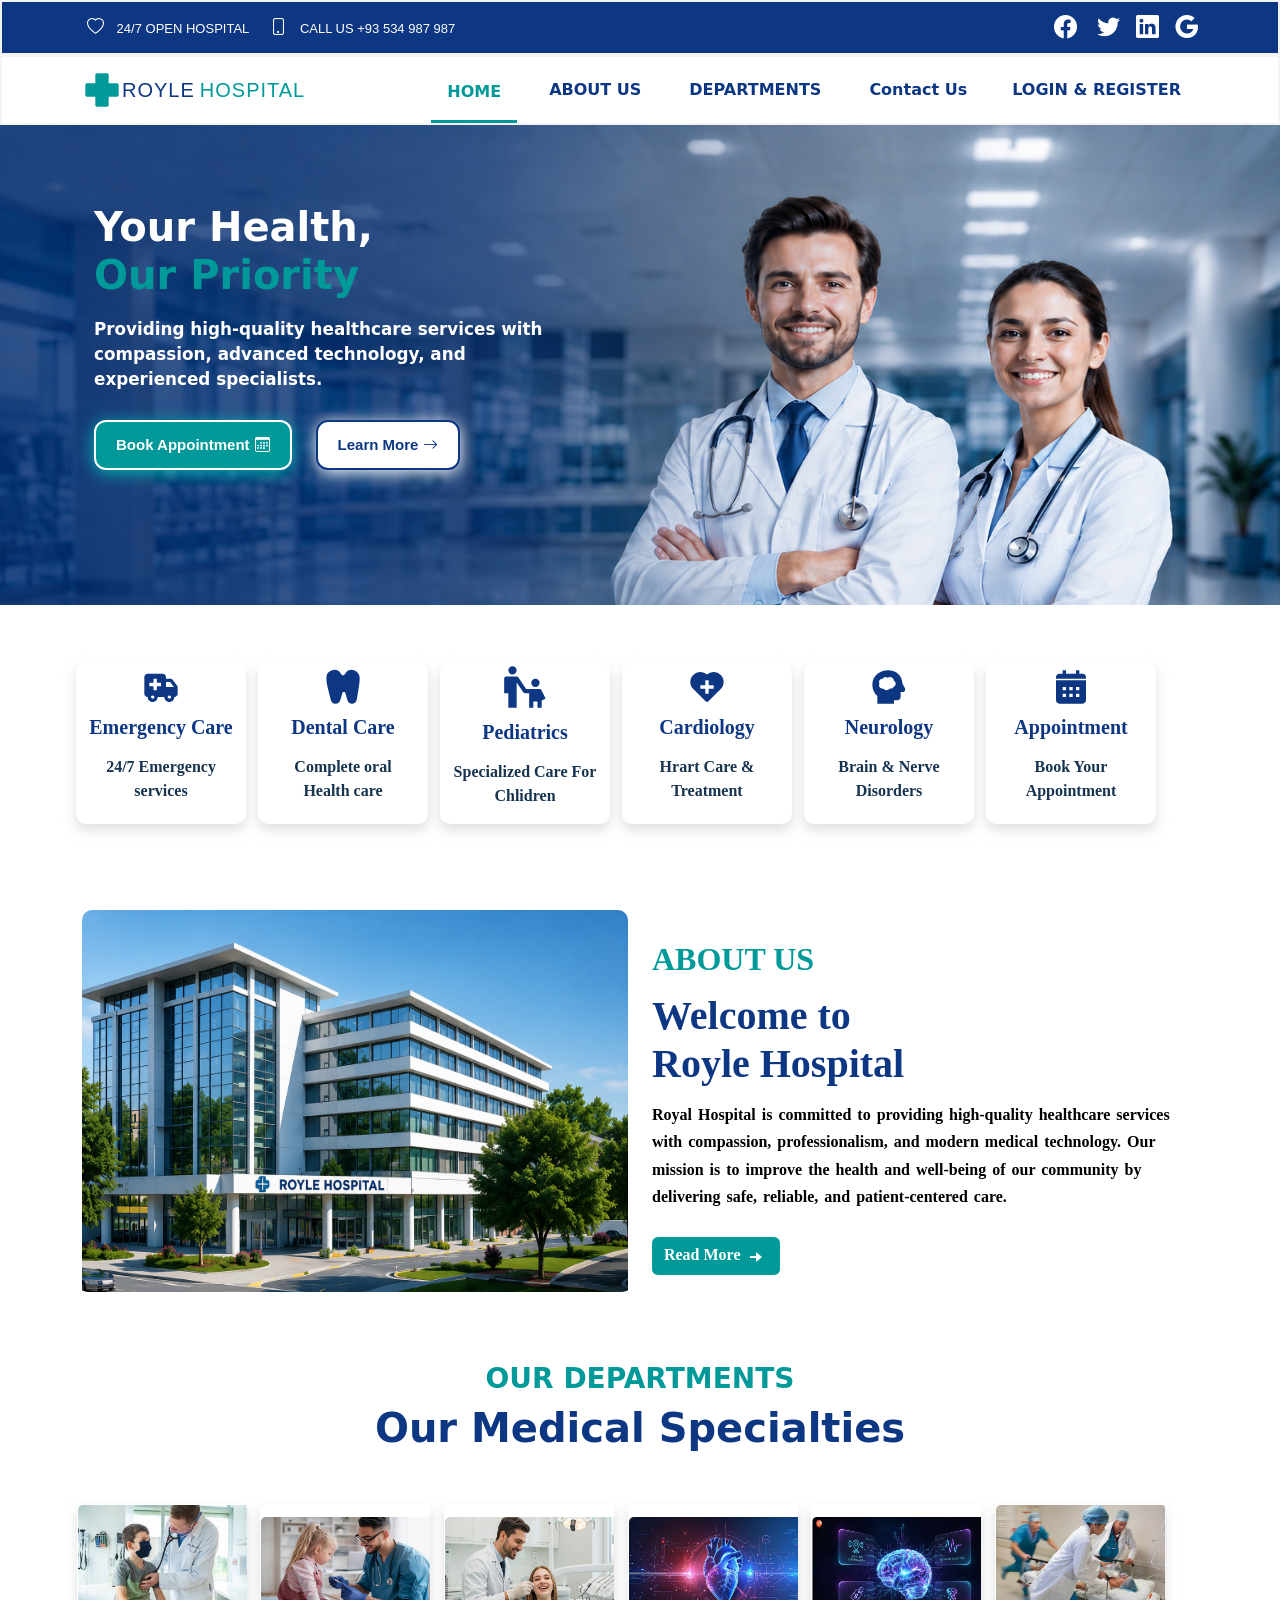
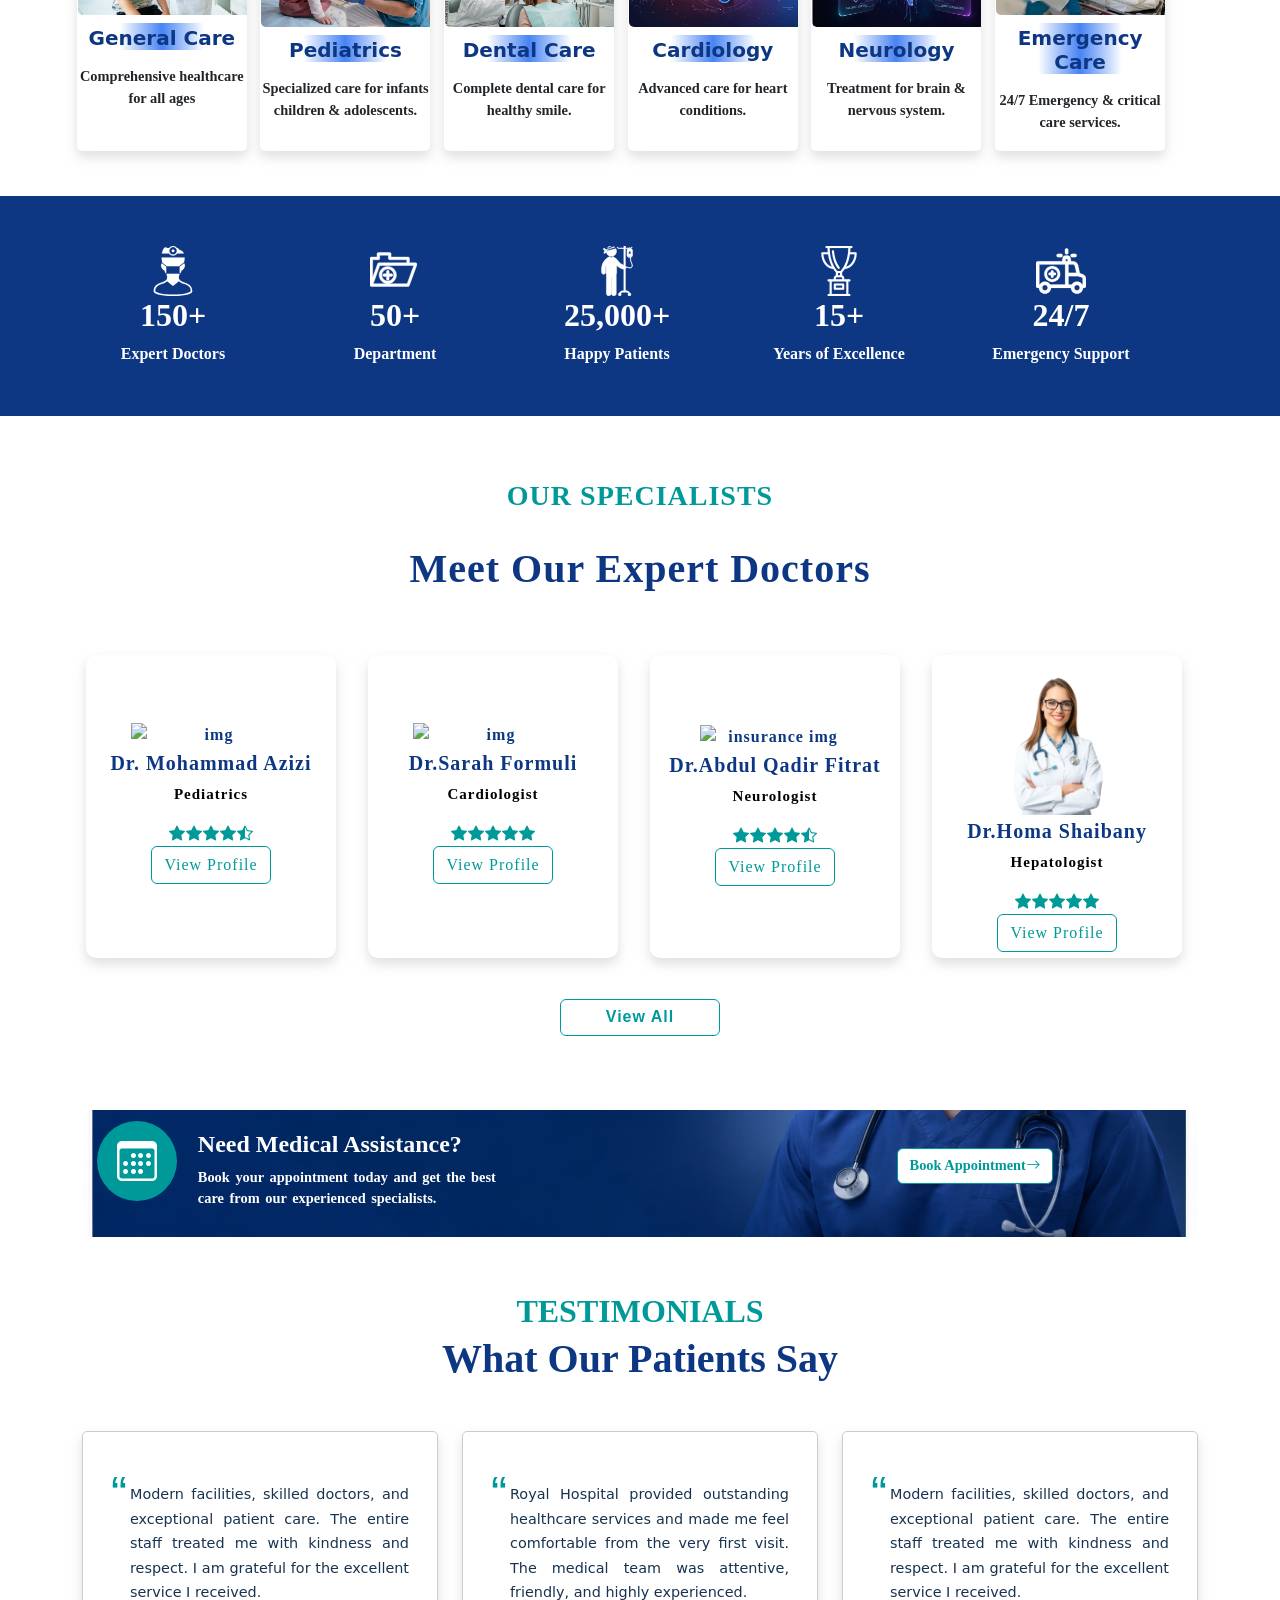
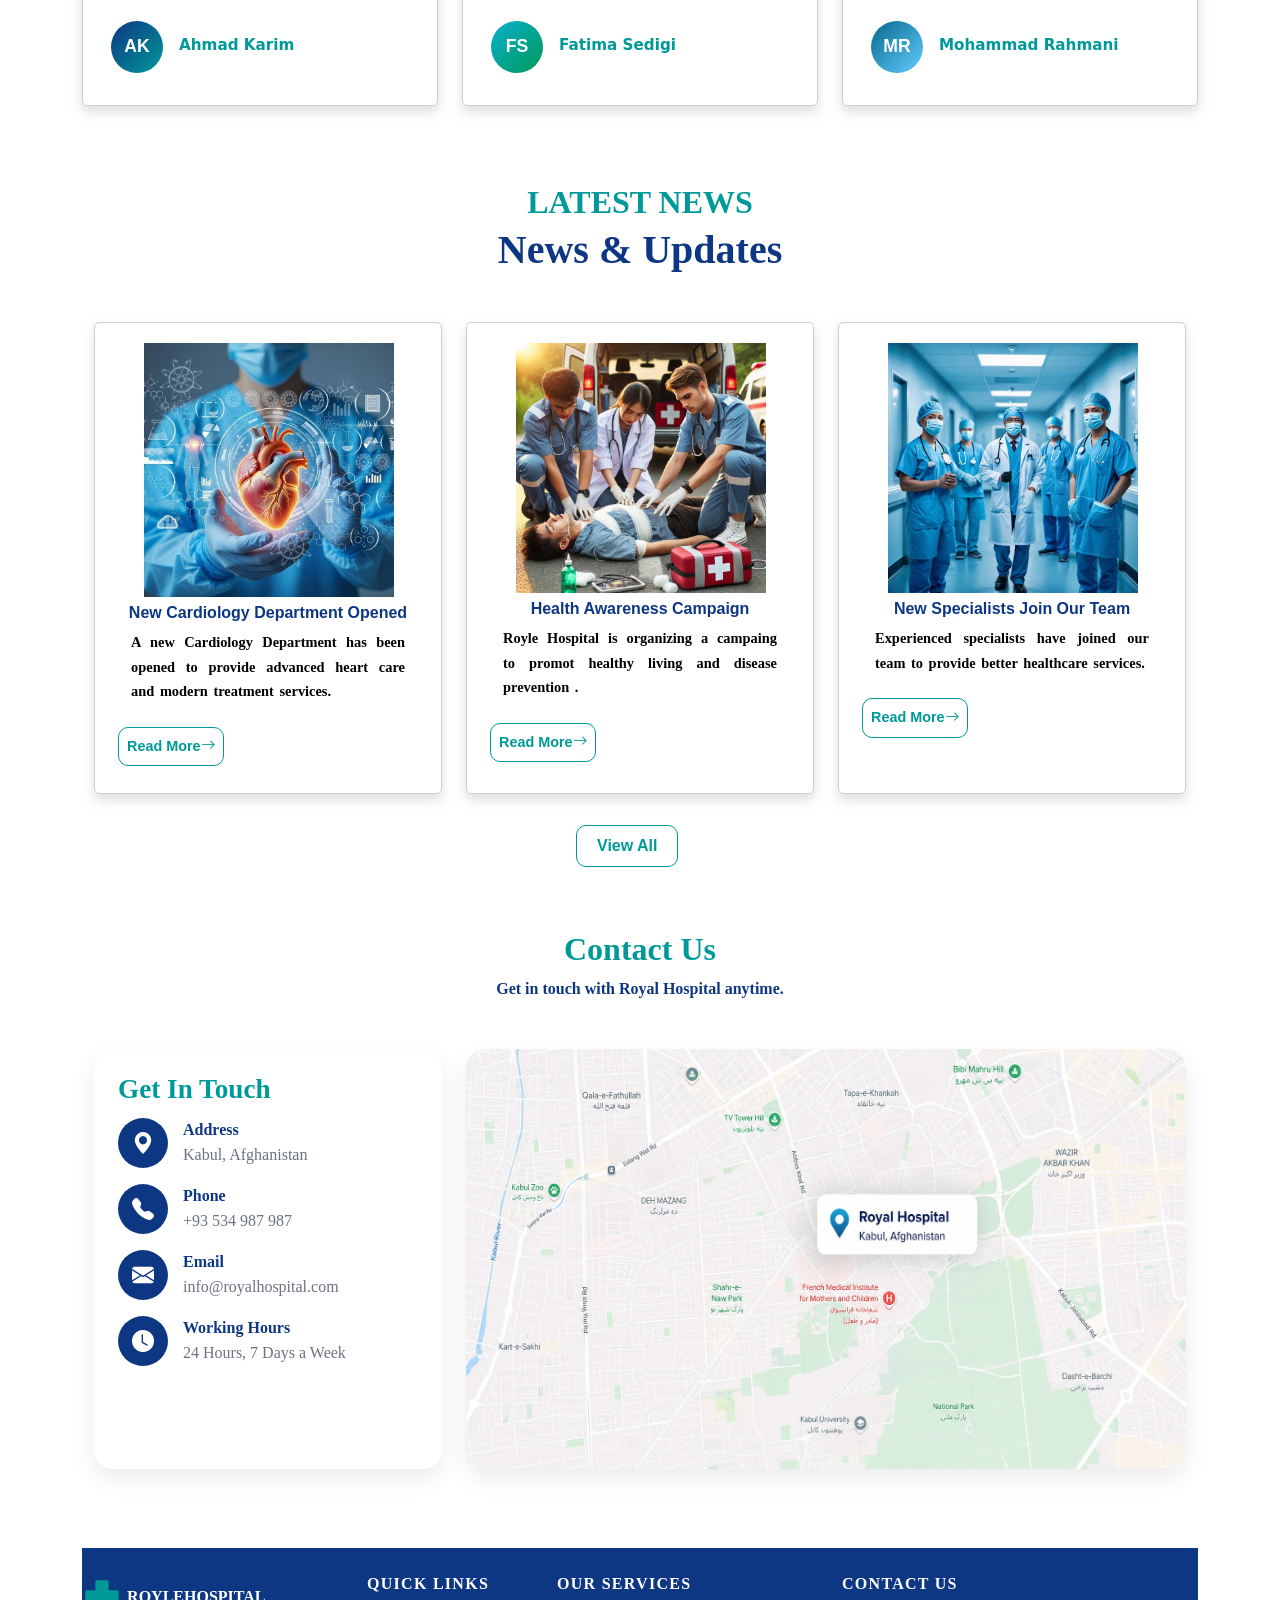
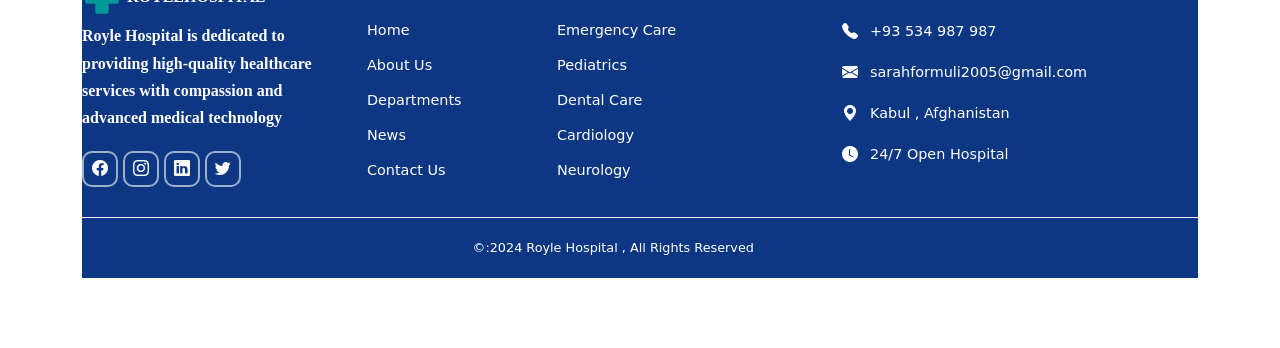
==== commit 4d560937: "Add new hospital and stat scope icons - Introduced a new PNG icon for hospital representation in the" ====
--- a/index.html
+++ b/index.html
@@ -42,7 +42,7 @@
           <li class="nav-item "> <a href="#" class="nav-link active nav-a .">HOME</a> </li>
           <li class="nav-item "> <a href="./About Us.html" class="nav-link nav-a">ABOUT US</a> </li>
           <li class="nav-item "> <a href="./Department.html" class="nav-link nav-a ">DEPARTMENTS</a> </li>
-          <li class="nav-item"> <a href="#" class="nav-link nav-a ">NEWS</a> </li>
+          <li class="nav-item"> <a href="./countacus.html" class="nav-link nav-a ">Contact Us</a> </li>
           <li class="nav-item"> <a href="#" class="btn ">LOGIN & REGISTER</a> </li>
         </ul>
       </div>
@@ -57,7 +57,7 @@
         <li class="nav-item "> <a href="./index.html" class="nav-link ">HOME</a> </li>
         <li class="nav-item "> <a href="./About Us.html" class="nav-link ">ABOUT US</a> </li>
         <li class="nav-item " id="nav-li"> <a href="./Department.html" class="nav-link ">DEPARTMENTS</a> </li>
-        <li class="nav-item"> <a href="NEWS.html" class="nav-link ">NEWS</a> </li>
+        <li class="nav-item"> <a href="./countacus.html" class="nav-link ">Contact Us</a> </li>
         <li class="nav-item"> <a href="login&register.html" class="nav-link ">LOGIN & REGISTER</a> </li>
       </ul>
     </div>
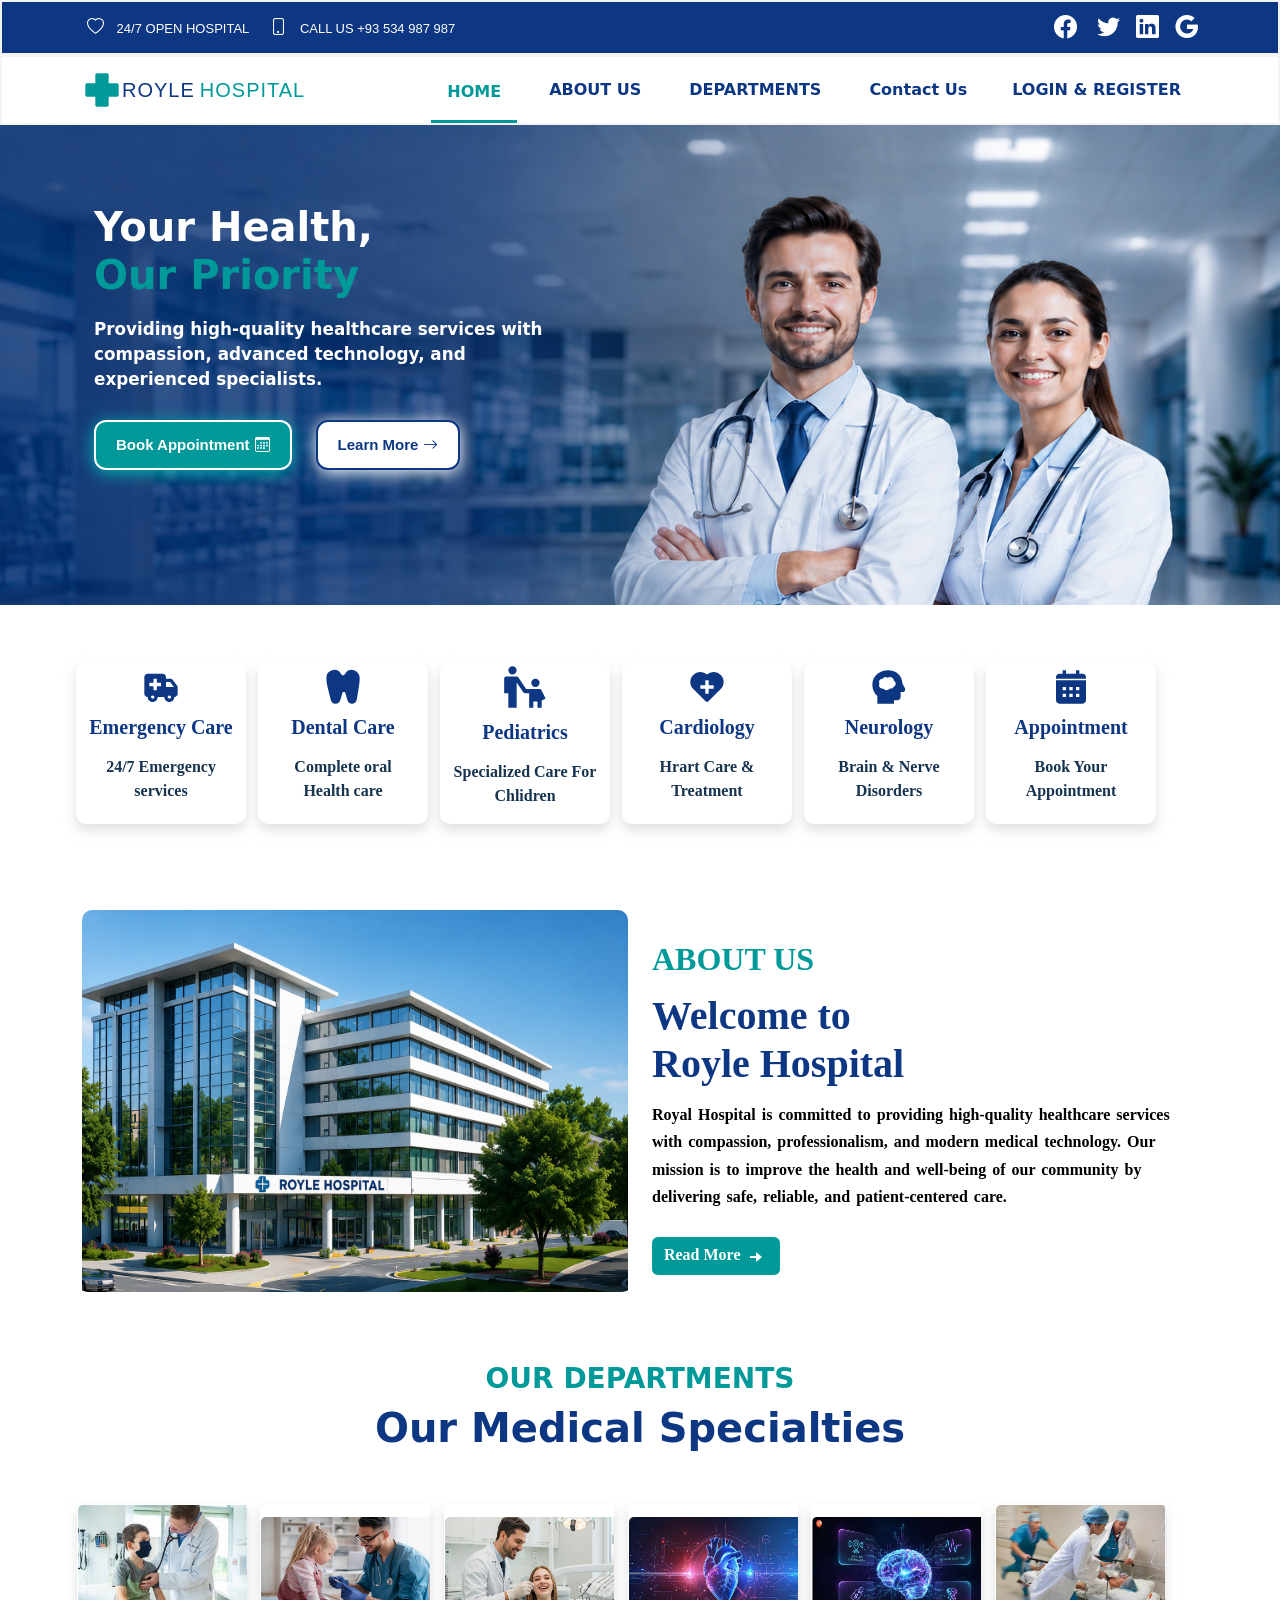
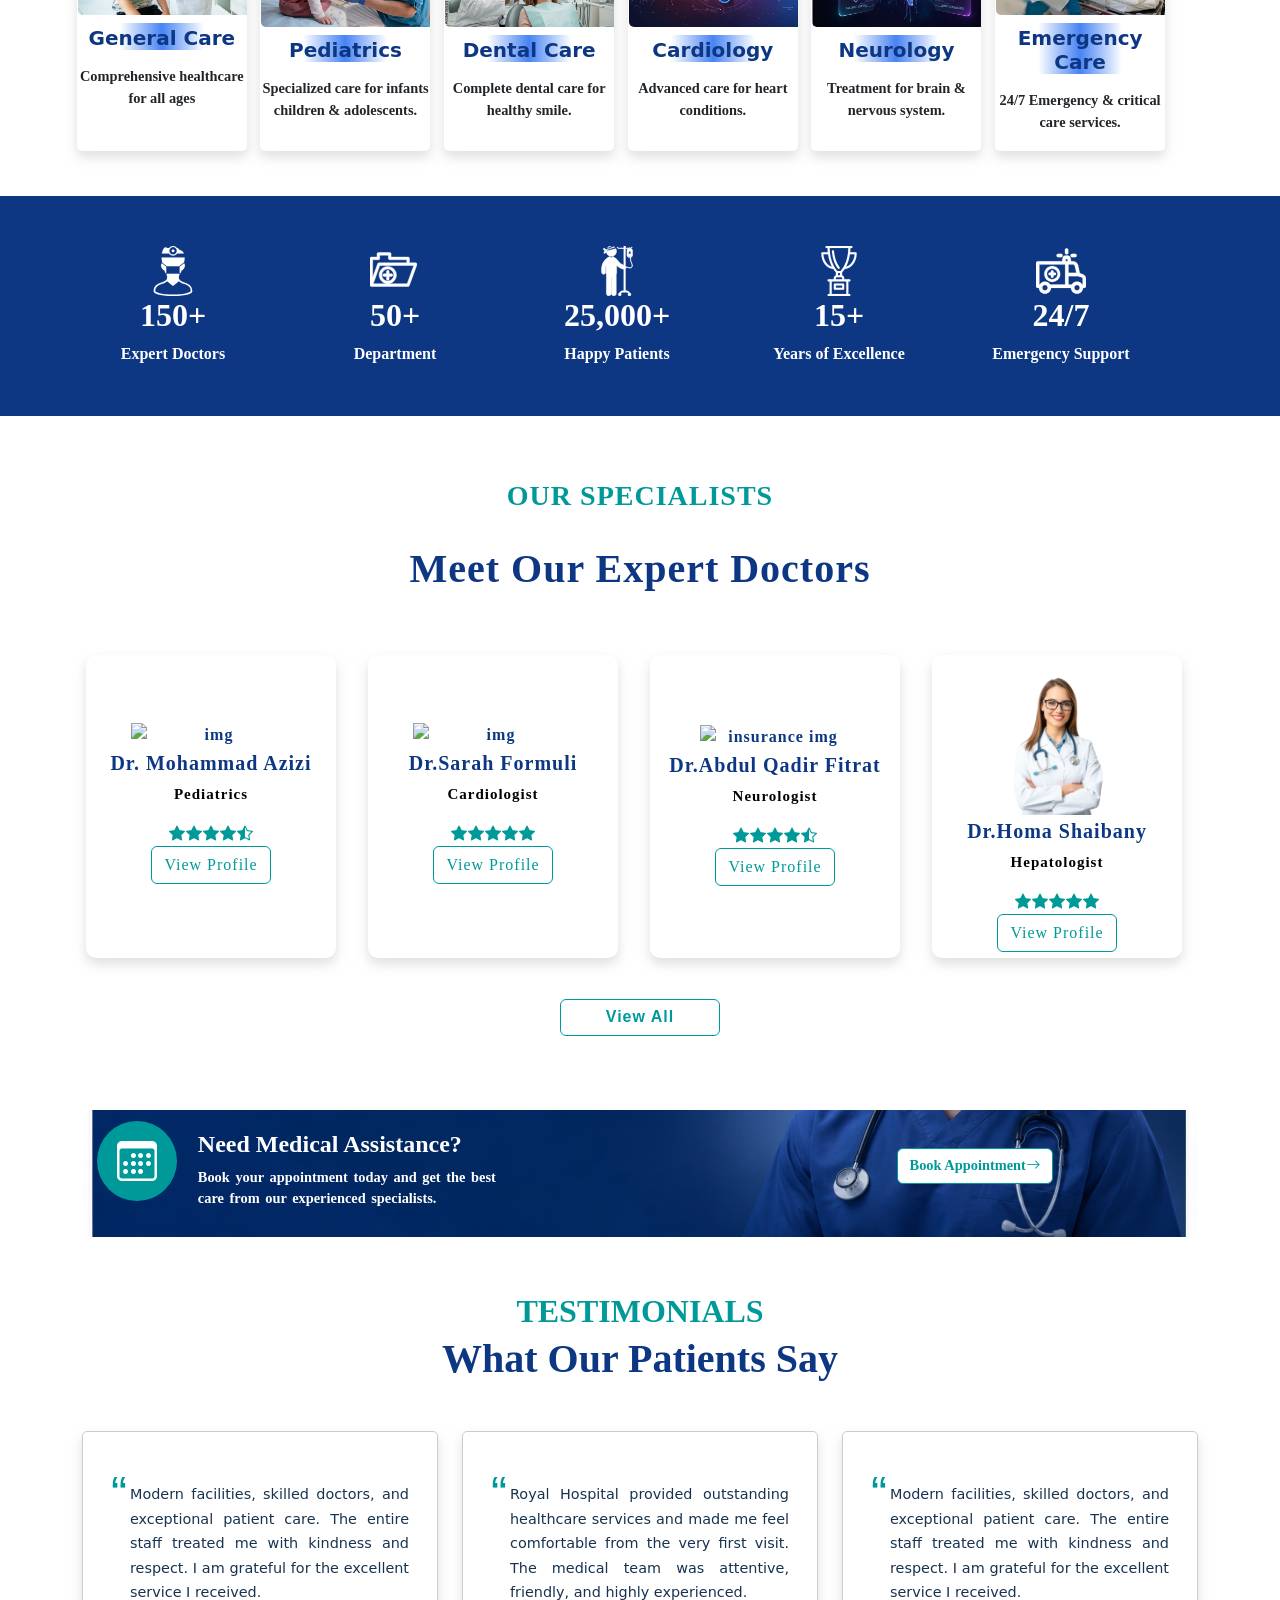
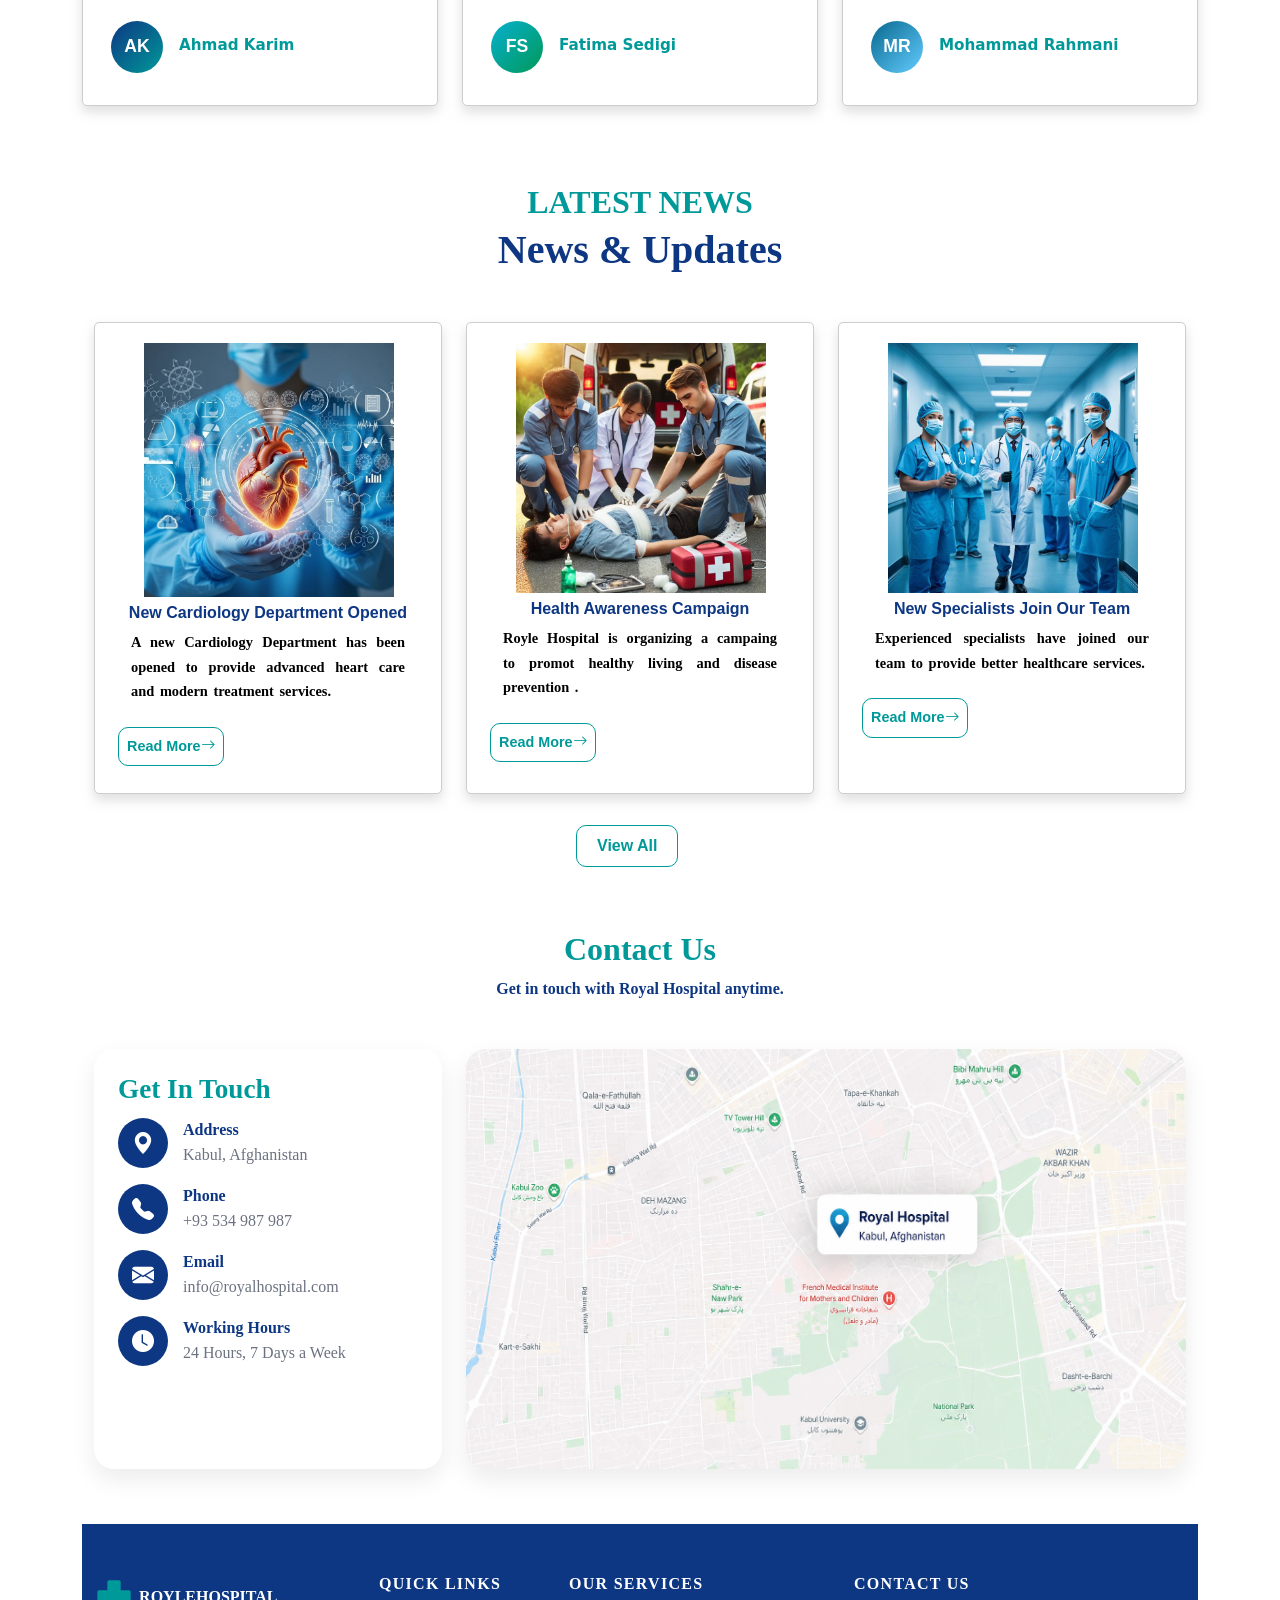
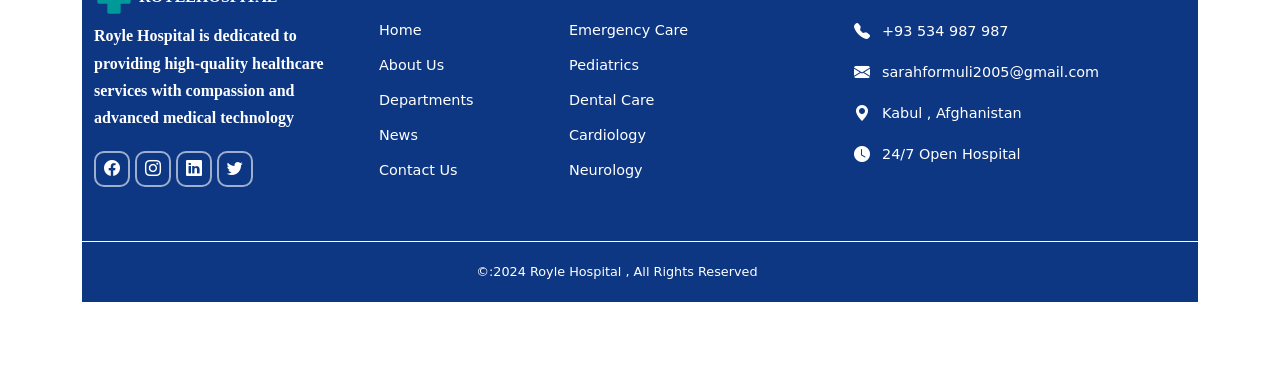
==== commit 1549291f: "Refactor CSS styles for footer and sections; enhance layout and responsiveness in index.html; add Ab" ====
--- a/index.html
+++ b/index.html
@@ -412,61 +412,62 @@
         </div>
       </section>
       <!---FOOTER-->
-      <footer id="footer">
-        <div class="row g-4">
-          <!--col1-->
-          <div class="col-lg-3 col-md-6">
-            <div class="footer-logo">
-              <img id="logo-img" src="./img/cursor-cell.svg" Logo" width="40px" height="50px">
-              <a href="#" class="navbar-brand"
-                style="color: var( --color-two); font-size: 1rem;font-weight: 800;font-family: Cambria, Cochin, Georgia, Times, 'Times New Roman', serif;">ROYLE<span>HOSPITAL</span></a>
-            </div>
-            <p class="footer-p"> Royle Hospital is dedicated to providing high-quality healthcare services with
-              compassion and advanced medical technology </p>
-            <div class="footer-social"> <a href="#" aria-label="Facebook"><i class="bi bi-facebook"></i></a> <a href="#"
-                aria-label="Instagram"><i class="bi bi-instagram"></i></a> <a href="#" aria-label="Linkedin"><i
-                  class="bi bi-linkedin"></i></a> <a href="#" aria-label="Twitter"><i class="bi bi-twitter"></i></a>
-            </div>
-          </div>
-          <!--col2 Quick Links-->
-          <div class="col-lg-2 col-md-6 col-sm-6">
-            <div class="footer-heading">Quick Links</div>
-            <ul class="footer-link">
-              <li><a href="#">Home</a></li>
-              <li><a href="#">About Us</a></li>
-              <li><a href="#">Departments</a></li>
-              <li><a href="#">News</a></li>
-              <li><a href="#">Contact Us</a></li>
-            </ul>
-          </div>
-          <!--col3-->
-          <div class="col-lg-3 col-md-6 col-sm-6">
-            <div class="footer-heading">Our Services</div>
-            <ul class="footer-link">
-              <li><a href="#">Emergency Care</a></li>
-              <li><a href="#">Pediatrics</a></li>
-              <li><a href="#">Dental Care</a></li>
-              <li><a href="#">Cardiology</a></li>
-              <li><a href="#">Neurology</a></li>
-            </ul>
-          </div>
-          <!--col4-->
-          <div class="col-lg-4 col-md-6">
-            <div class="footer-heading">Contact Us</div>
-            <div class="footer-item"> <i class="bi bi-telephone-fill"></i> <span>+93 534 987 987</span> </div>
-            <div class="footer-item"> <i class="bi bi-envelope-fill"></i> <span>sarahformuli2005@gmail.com</span>
-            </div>
-            <div class="footer-item"> <i class="bi bi-geo-alt-fill"></i> <span>Kabul , Afghanistan</span> </div>
-            <div class="footer-item"> <i class="bi bi-clock-fill"></i> <span>24/7 Open Hospital</span> </div>
-          </div>
+     <footer id="footer">
+    <div class="container">
+      <div class="row g-5">
+        <!--col1-->
+        <div class="col-lg-3 col-md-6">
+          <div class="footer-logo">
+            <img id="logo-img" src="./img/cursor-cell.svg" Logo" width="40px" height="50px">
+            <a href="#" class="navbar-brand"
+              style="color: var( --color-two); font-size: 1rem;font-weight: 800;font-family: Cambria, Cochin, Georgia, Times, 'Times New Roman', serif;">ROYLE<span>HOSPITAL</span></a>
+          </div>
+          <p class="footer-p"> Royle Hospital is dedicated to providing high-quality healthcare services with
+            compassion and advanced medical technology </p>
+          <div class="footer-social"> <a href="#" aria-label="Facebook"><i class="bi bi-facebook"></i></a> <a href="#"
+              aria-label="Instagram"><i class="bi bi-instagram"></i></a> <a href="#" aria-label="Linkedin"><i
+                class="bi bi-linkedin"></i></a> <a href="#" aria-label="Twitter"><i class="bi bi-twitter"></i></a>
+          </div>
+        </div>
+        <!--col2 Quick Links-->
+        <div class="col-lg-2 col-md-6 col-sm-6">
+          <div class="footer-heading">Quick Links</div>
+          <ul class="footer-link">
+            <li><a href="#">Home</a></li>
+            <li><a href="#">About Us</a></li>
+            <li><a href="#">Departments</a></li>
+            <li><a href="#">News</a></li>
+            <li><a href="#">Contact Us</a></li>
+          </ul>
+        </div>
+        <!--col3-->
+        <div class="col-lg-3 col-md-6 col-sm-6">
+          <div class="footer-heading">Our Services</div>
+          <ul class="footer-link">
+            <li><a href="#">Emergency Care</a></li>
+            <li><a href="#">Pediatrics</a></li>
+            <li><a href="#">Dental Care</a></li>
+            <li><a href="#">Cardiology</a></li>
+            <li><a href="#">Neurology</a></li>
+          </ul>
+        </div>
+        <!--col4-->
+        <div class="col-lg-4 col-md-6">
+          <div class="footer-heading">Contact Us</div>
+          <div class="footer-item"> <i class="bi bi-telephone-fill"></i> <span>+93 534 987 987</span> </div>
+          <div class="footer-item"> <i class="bi bi-envelope-fill"></i> <span>sarahformuli2005@gmail.com</span>
+          </div>
+          <div class="footer-item"> <i class="bi bi-geo-alt-fill"></i> <span>Kabul , Afghanistan</span> </div>
+          <div class="footer-item"> <i class="bi bi-clock-fill"></i> <span>24/7 Open Hospital</span> </div>
+        </div>
 
-          <!--bottom footer-->
-          <div class="footer-bottom d-flex flex-wrap align-items-center justify-content-between gap-2">
-            <p>&copy:2024 <a href="#"> Royle Hospital</a> , All Rights Reserved</p>
-          </div>
-        </div>
+        <!--bottom footer-->
+        <div class="footer-bottom d-flex flex-wrap align-items-center justify-content-between gap-2">
+          <p>&copy:2024 <a href="#"> Royle Hospital</a> , All Rights Reserved</p>
+        </div>
+      </div>
 
-      </footer>
+  </footer>
 </body>
 <script src="https://cdn.jsdelivr.net/npm/bootstrap@5.3.8/dist/js/bootstrap.bundle.min.js"></script>
 
--- a/css/style.css
+++ b/css/style.css
@@ -853,19 +853,17 @@
 
 /*footer*/
 
-#footer{
-  background-color:var(--primary);
+
+#footer {
+  background-color: var(--primary);
   color: var(--color-two);
   margin-top: 5% !important;
   background-size: cover;
-  width: 100%!important;
-  height: 100%;
   margin: 0;
-
-}
- 
- .footer-p{
-  font-family: Cambria, Cochin, Georgia, Times, 'Times New Roman', serif;
+}
+
+.footer-p {
+  font-family: Cambria, Cochin, Georgia, Times, "Times New Roman", serif;
   font-size: 1rem;
   color: var(--color-two);
   opacity: 1;
@@ -873,7 +871,7 @@
   margin-bottom: 20px;
   font-weight: 700;
 }
- .footer-social a{
+.footer-social a {
   display: inline-flex;
   width: 36px;
   height: 36px;
@@ -884,33 +882,31 @@
   color: var(--color-two);
   font-size: 1rem;
   transition: all var(--transition);
-
-}
- .footer-social a:hover{
+}
+.footer-social a:hover {
   background: var(--primary-one);
   transform: translateY(-5px);
 }
- .footer-heading{
-  font-family: Cambria, Cochin, Georgia, Times, 'Times New Roman', serif;
+.footer-heading {
+  font-family: Cambria, Cochin, Georgia, Times, "Times New Roman", serif;
   font-size: 1rem;
   font-weight: 800;
   color: var(--color-two);
   letter-spacing: 0.08rem;
   text-transform: uppercase;
   margin-bottom: 22px;
-  
-}
- .footer-link{
+}
+.footer-link {
   list-style: none;
   padding: 0;
   margin: 0;
 }
 
-.footer-link li{
+.footer-link li {
   margin-bottom: 11px;
 }
 
-.footer-link a{
+.footer-link a {
   font-size: 0.9rem;
   color: var(--color-two);
   opacity: 1;
@@ -920,7 +916,7 @@
   gap: 6px;
   text-decoration: none;
 }
- .footer-item{
+.footer-item {
   display: flex;
   align-items: center;
   gap: 12px;
@@ -929,31 +925,28 @@
   color: var(--color-two);
   opacity: 1;
 }
-  .footer-item i{
+.footer-item i {
   color: var(--color-two);
   font-size: 1rem;
   margin-top: 2px;
   flex-shrink: 0;
 }
- .footer-bottom{
+.footer-bottom {
   border-top: 1px solid var(--color-two);
   padding: 20px 0px;
   margin-top: 40px;
 }
-  .footer-bottom p{
+.footer-bottom p {
   font-size: 0.8rem;
   color: var(--color-two);
   opacity: 1;
   margin: 0;
   margin: 0 35%;
-  
-  
-}
-  .footer-bottom a{
+}
+.footer-bottom a {
   color: var(--color-two);
   text-decoration: none;
   text-align: center;
-  
 }
   /*Responsive*/
   @media (max-width:768px) {
--- a/css/variables.css
+++ b/css/variables.css
@@ -28,9 +28,9 @@
     --card-border:#cccdce;
     --card-shadow:0 6px 12px rgba(196, 191, 191, 0.5);
     --box-shadow:-4px 0px 5px rgba(196, 191, 191, 0.5);
+      --card-shadow-contact:4px 4px 6px 12px rgba(179, 224, 247, 0.6);
 
-
-    --button:#b3e0f7;
+    --button:rgb(179, 224, 247);
     --button-hover:#2AAEE6;
     --button-text:#ffff;
 
